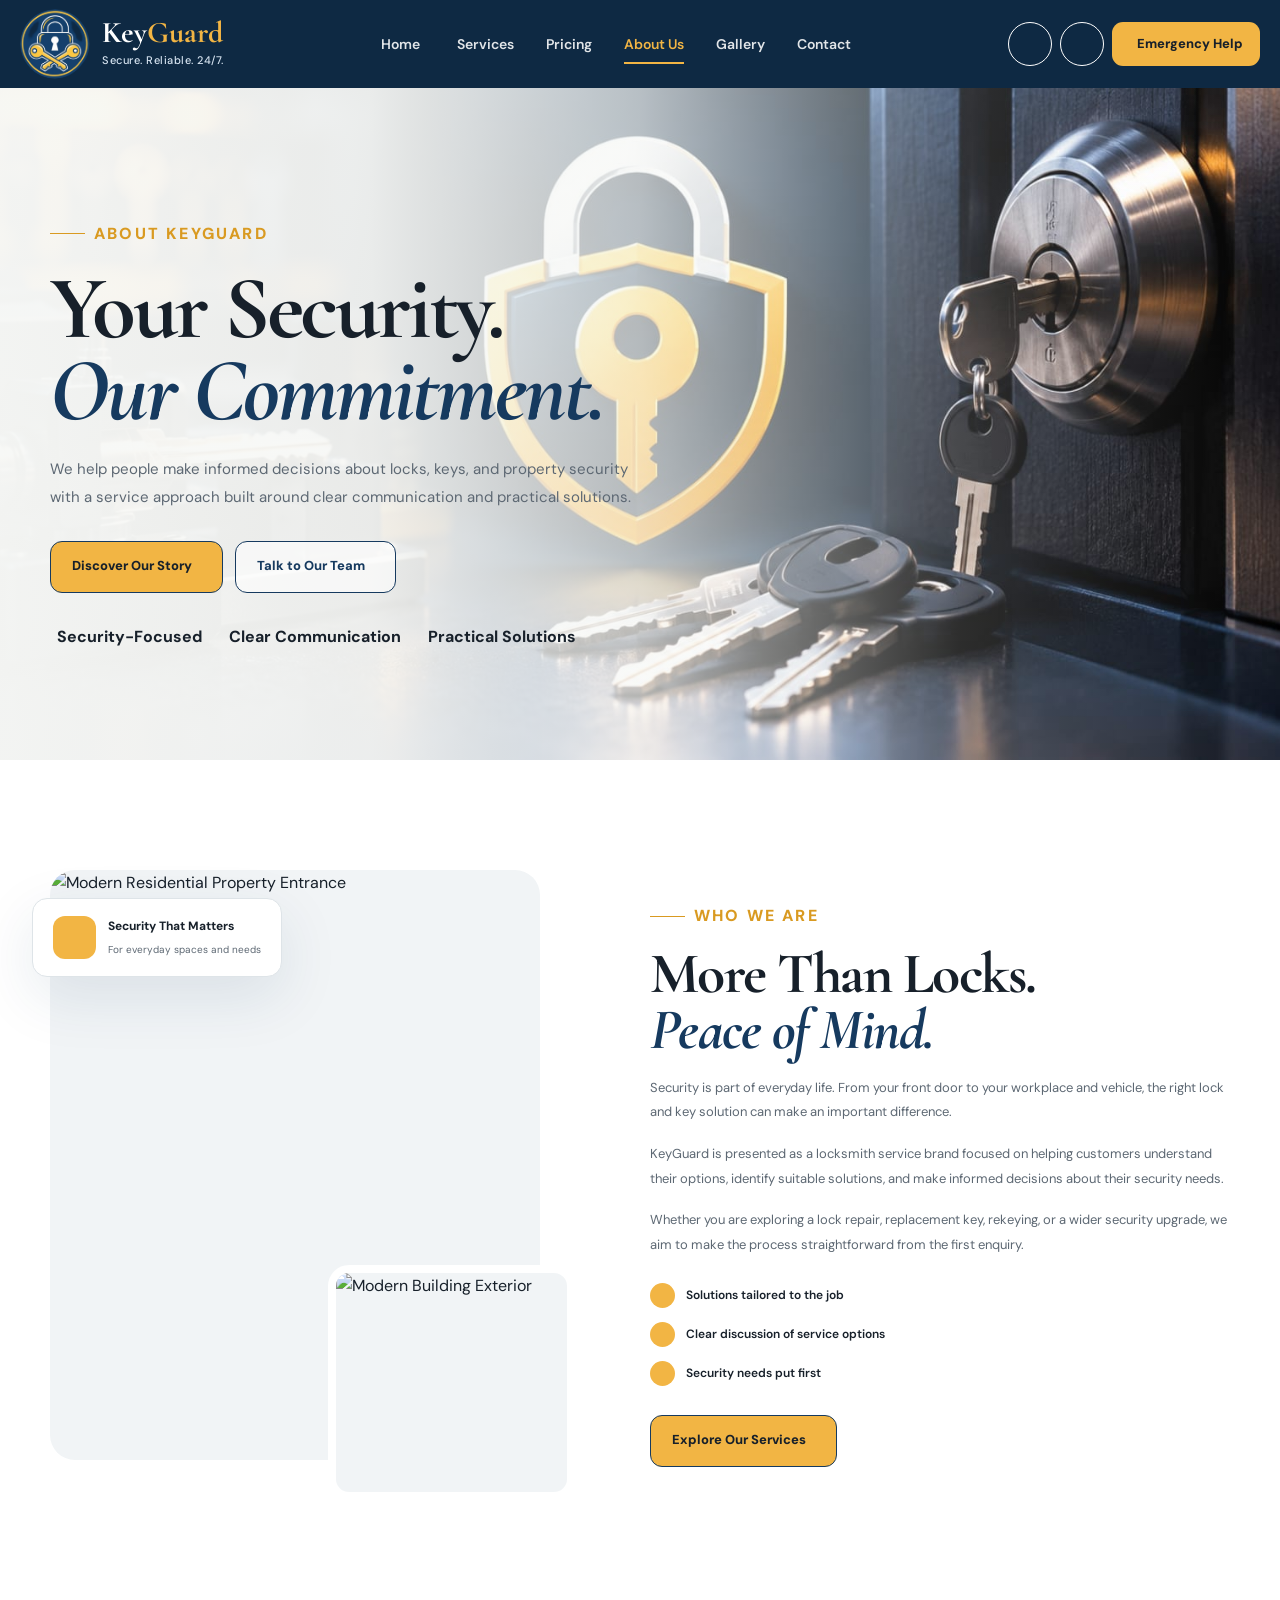
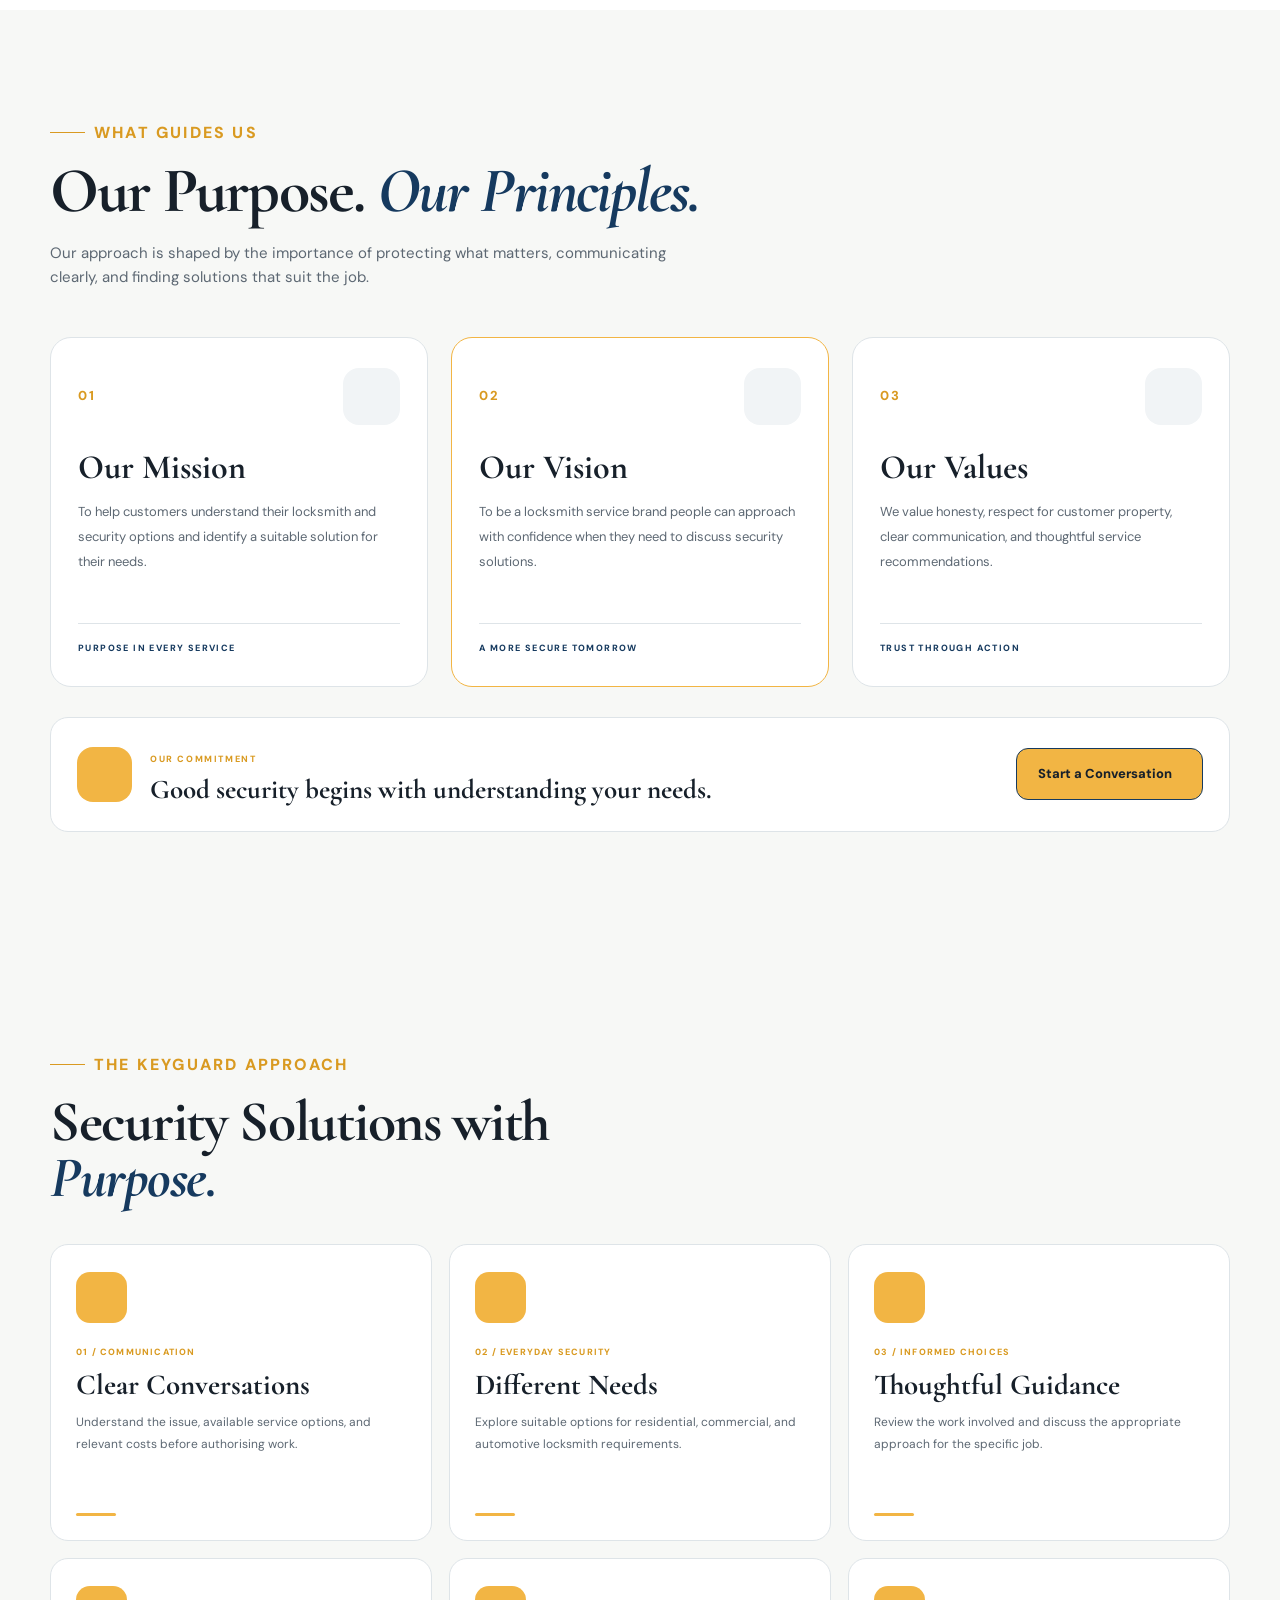
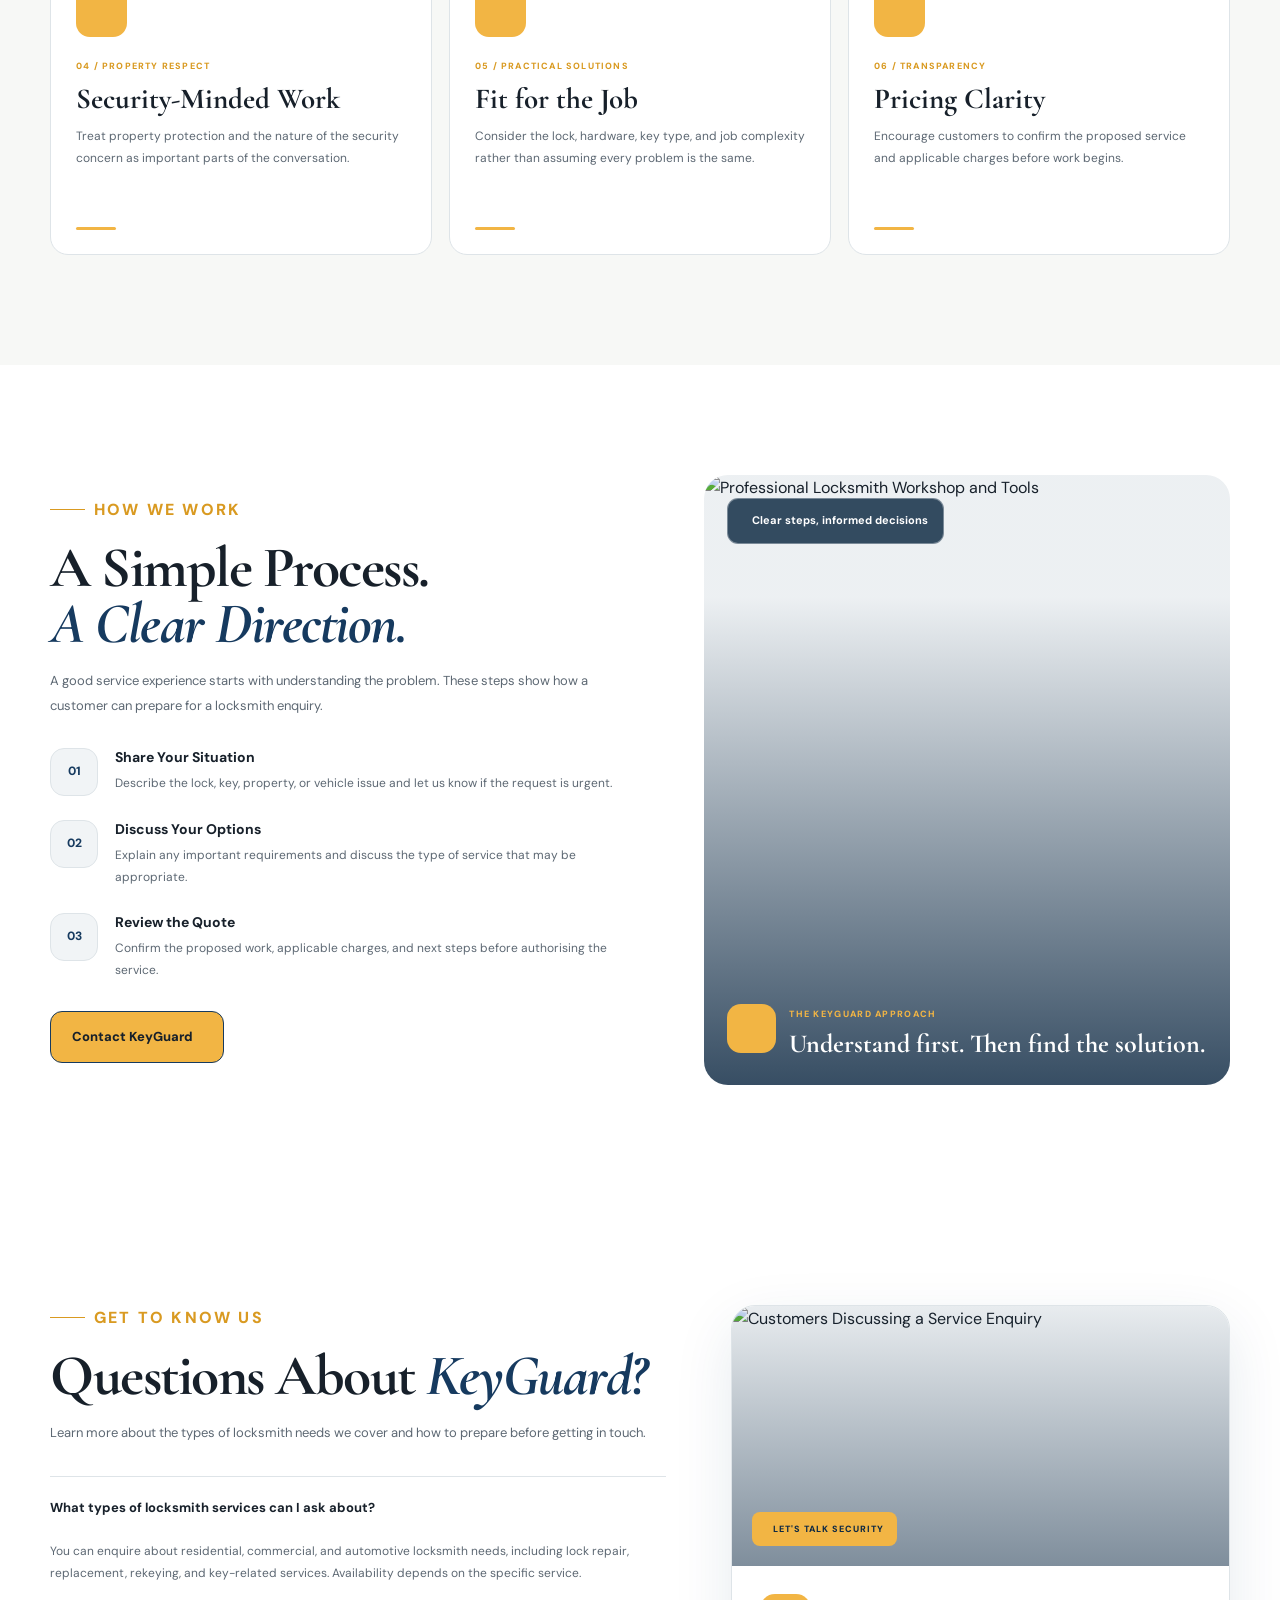
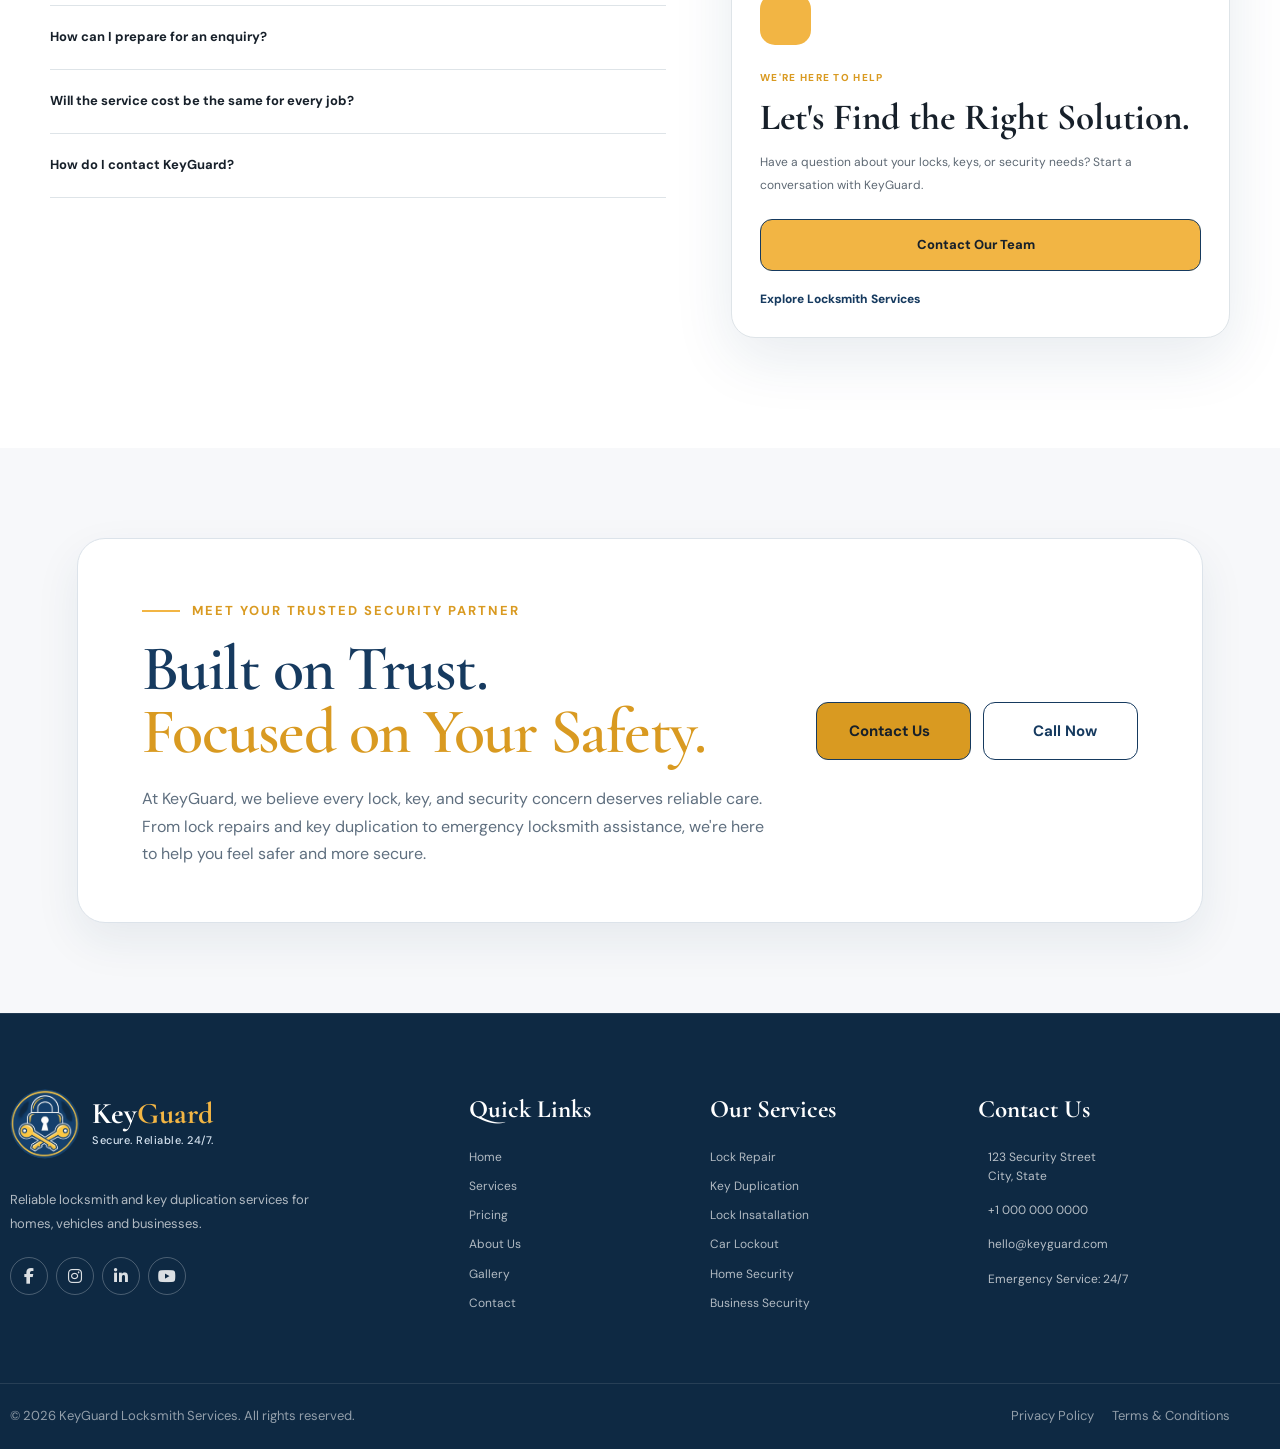
==== about.html @ f60ee817 "Add files via upload" ====
<!DOCTYPE html>
<html lang="en" dir="ltr">
<head>
  <meta charset="UTF-8">
  <meta name="viewport" content="width=device-width, initial-scale=1.0">
  <meta name="theme-color" content="#163A5F">

  <title>KeyGuard | About Us </title>
  <meta name="description" content="Learn about KeyGuard Locksmith Services, our security-first approach, values, and commitment to helping homes, businesses, and vehicle owners.">

  <link rel="stylesheet" href="service.css">
  <link rel="stylesheet" href="about.css">

  <link rel="preconnect" href="https://fonts.googleapis.com">
  <link rel="preconnect" href="https://fonts.gstatic.com" crossorigin>
  <link href="https://fonts.googleapis.com/css2?family=Cormorant+Garamond:wght@500;600;700&family=DM+Sans:wght@400;500;600;700;800&display=swap" rel="stylesheet">

  <script src="https://unpkg.com/lucide@latest"></script>
   <link rel="stylesheet"
      href="https://cdnjs.cloudflare.com/ajax/libs/font-awesome/6.5.2/css/all.min.css">
      <link rel="icon" type="image/png" href="imges/lock.png">
</head>

<body>

  <!-- HEADER -->
  <header class="site-header" id="siteHeader">
    <div class="header-inner">

      <a href="index.html" class="brand" aria-label="KeyGuard home">
        <span class="brand-logo">
          <img src="imges/logo1.jpeg" alt="KeyGuard logo">
        </span>
        <span class="brand-copy">
          <span class="brand-name">Key<strong>Guard</strong></span>
          <small class="brand-caption">Secure. Reliable. 24/7.</small>
        </span>
      </a>

      <button class="mobile-menu-btn" id="mobileMenuBtn"
        type="button" aria-label="Open menu" aria-expanded="false">
        <i data-lucide="menu"></i>
      </button>

      <nav class="main-nav" id="mainNav" aria-label="Main navigation">

        <div class="nav-dropdown">
          <button class="nav-link dropdown-toggle"
            type="button" aria-expanded="false">
            Home <i data-lucide="chevron-down"></i>
          </button>
          <div class="dropdown-menu">
            <a href="index.html">Home-Classic</a>
            <a href="home2.html">Home-premium</a>
          </div>
        </div>

        <a href="service.html" class="nav-link">Services</a>
        <a href="Pricing.html" class="nav-link">Pricing</a>
        <a href="about.html" class="nav-link active">About Us</a>
        <a href="gallery.html" class="nav-link">Gallery</a>
        <a href="contact.html" class="nav-link">Contact</a>
        <a href="emergency.html" class="mobile-emergency-link">
  <i data-lucide="phone-call"></i>
  <span>Emergency Help</span>
</a>
      </nav>

      <div class="header-actions">
      <button class="header-icon-btn circle-btn" id="rtlToggle"
        type="button" aria-label="Toggle RTL" title="Toggle RTL">
        <i data-lucide="arrow-left-right"></i>
      </button>
      <button class="header-icon-btn circle-btn" id="themeToggle"
        type="button" aria-label="Toggle dark mode" title="Toggle dark mode">
        <i data-lucide="moon" id="themeIcon"></i>
      </button>

        <a href="emergency.html" class="header-cta">
          <i data-lucide="phone-call"></i>
          Emergency Help
        </a>
      </div>

    </div>
  </header>


  <main>

    <!-- SECTION 1: ABOUT HERO -->
    <section class="services-hero about-hero">
      <div class="services-hero-image">
        <img
          src="imges/about.jpeg"
          alt="Locksmith tools and security hardware">
      </div>
      <div class="services-hero-overlay"></div>

      <div class="container services-hero-inner">
        <div class="services-hero-copy reveal">

          <div class="eyebrow dark-eyebrow">
            <span class="eyebrow-line"></span>
            ABOUT KEYGUARD
          </div>

          <h1>
            Your Security.<br>
            <span>Our Commitment.</span>
          </h1>

          <p>
            We help people make informed decisions about locks, keys, and
            property security with a service approach built around clear
            communication and practical solutions.
          </p>

          <div class="hero-buttons">
            <a href="#our-story" class="btn btn-primary">
              Discover Our Story <i data-lucide="arrow-down-right"></i>
            </a>
            <a href="contact.html" class="btn btn-outline">
              Talk to Our Team <i data-lucide="arrow-up-right"></i>
            </a>
          </div>

          <div class="services-hero-points">
            <span><i data-lucide="shield-check"></i> Security-Focused</span>
            <span><i data-lucide="messages-square"></i> Clear Communication</span>
            <span><i data-lucide="key-round"></i> Practical Solutions</span>
          </div>
        </div>
      </div>

      
    </section>


    <!-- SECTION 2: OUR STORY -->
    <section class="section2 about-story" id="our-story">
      <div class="container about-story-grid">

        <div class="about-story-visual reveal">
          <div class="about-story-main-image">
           <img
    src="https://images.unsplash.com/photo-1600047509807-ba8f99d2cdde?auto=format&fit=crop&w=1100&q=85"
    alt="Modern Residential Property Entrance">
          </div>

          <div class="about-story-small-image">
          <img
    src="https://images.unsplash.com/photo-1487958449943-2429e8be8625?auto=format&fit=crop&w=700&q=85"
    alt="Modern Building Exterior">
          </div>

          <div class="about-story-image-note">
            <i data-lucide="lock-keyhole"></i>
            <div>
              <strong>Security That Matters</strong>
              <span>For everyday spaces and needs</span>
            </div>
          </div>
        </div>

        <div class="about-story-copy reveal delay-1">
          <div class="eyebrow dark-eyebrow">
            <span class="eyebrow-line"></span>
            WHO WE ARE
          </div>

          <h2>
            More Than Locks.<br>
            <span>Peace of Mind.</span>
          </h2>

          <p>
            Security is part of everyday life. From your front door to your
            workplace and vehicle, the right lock and key solution can make
            an important difference.
          </p>

          <p>
            KeyGuard is presented as a locksmith service brand focused on
            helping customers understand their options, identify suitable
            solutions, and make informed decisions about their security needs.
          </p>

          <p>
            Whether you are exploring a lock repair, replacement key,
            rekeying, or a wider security upgrade, we aim to make the
            process straightforward from the first enquiry.
          </p>

          <div class="about-story-points">
            <div>
              <span class="story-point-icon"><i data-lucide="check"></i></span>
              <span>Solutions tailored to the job</span>
            </div>
            <div>
              <span class="story-point-icon"><i data-lucide="check"></i></span>
              <span>Clear discussion of service options</span>
            </div>
            <div>
              <span class="story-point-icon"><i data-lucide="check"></i></span>
              <span>Security needs put first</span>
            </div>
          </div>

          <a href="service.html" class="btn btn-primary">
            Explore Our Services <i data-lucide="arrow-up-right"></i>
          </a>
        </div>

      </div>
    </section>


    <!-- SECTION 3: MISSION, VISION AND VALUES -->
    <section class="section2 about-values" id="our-values">
      <div class="container">

        <div class="section-heading reveal">
          <div class="eyebrow">
            <span class="eyebrow-line"></span>
            WHAT GUIDES US
          </div>
          <h2>Our Purpose. <span>Our Principles.</span></h2>
          <p>
            Our approach is shaped by the importance of protecting what matters,
            communicating clearly, and finding solutions that suit the job.
          </p>
        </div>

        <div class="about-values-grid">

          <article class="about-value-card reveal">
            <div class="about-value-top">
              <span class="about-value-number">01</span>
              <div class="about-value-icon">
                <i data-lucide="target"></i>
              </div>
            </div>
            <h3>Our Mission</h3>
            <p>
              To help customers understand their locksmith and security
              options and identify a suitable solution for their needs.
            </p>
            <span class="about-value-bottom">PURPOSE IN EVERY SERVICE</span>
          </article>

          <article class="about-value-card about-value-highlight reveal delay-1">
            <div class="about-value-top">
              <span class="about-value-number">02</span>
              <div class="about-value-icon">
                <i data-lucide="eye"></i>
              </div>
            </div>
            <h3>Our Vision</h3>
            <p>
              To be a locksmith service brand people can approach with
              confidence when they need to discuss security solutions.
            </p>
            <span class="about-value-bottom">A MORE SECURE TOMORROW</span>
          </article>

          <article class="about-value-card reveal delay-2">
            <div class="about-value-top">
              <span class="about-value-number">03</span>
              <div class="about-value-icon">
                <i data-lucide="heart-handshake"></i>
              </div>
            </div>
            <h3>Our Values</h3>
            <p>
              We value honesty, respect for customer property, clear
              communication, and thoughtful service recommendations.
            </p>
            <span class="about-value-bottom">TRUST THROUGH ACTION</span>
          </article>

        </div>

        <div class="about-values-banner reveal">
          <div class="about-values-banner-icon">
            <i data-lucide="shield-check"></i>
          </div>
          <div>
            <span>OUR COMMITMENT</span>
            <h3>Good security begins with understanding your needs.</h3>
          </div>
          <a href="contact.html" class="btn btn-primary">
            Start a Conversation <i data-lucide="arrow-up-right"></i>
          </a>
        </div>

      </div>
    </section>


    <!-- SECTION 4: WHY KEYGUARD -->
    <section class="section2 about-why" id="why-keyguard">
      <div class="container">

        <div class="about-why-heading reveal">
          <div>
            <div class="eyebrow dark-eyebrow">
              <span class="eyebrow-line"></span>
              THE KEYGUARD APPROACH
            </div>
            <h2>Security Solutions with <span>Purpose.</span></h2>
          </div>

         
        </div>

        <div class="about-why-grid">

          <article class="about-why-card reveal">
            <div class="about-why-icon">
              <i data-lucide="messages-square"></i>
            </div>
            <span class="about-why-index">01 / COMMUNICATION</span>
            <h3>Clear Conversations</h3>
            <p>
              Understand the issue, available service options, and
              relevant costs before authorising work.
            </p>
            <div class="about-why-line"></div>
          </article>

          <article class="about-why-card reveal delay-1">
            <div class="about-why-icon">
              <i data-lucide="house"></i>
            </div>
            <span class="about-why-index">02 / EVERYDAY SECURITY</span>
            <h3>Different Needs</h3>
            <p>
              Explore suitable options for residential, commercial,
              and automotive locksmith requirements.
            </p>
            <div class="about-why-line"></div>
          </article>

          <article class="about-why-card reveal delay-2">
            <div class="about-why-icon">
              <i data-lucide="clipboard-check"></i>
            </div>
            <span class="about-why-index">03 / INFORMED CHOICES</span>
            <h3>Thoughtful Guidance</h3>
            <p>
              Review the work involved and discuss the appropriate
              approach for the specific job.
            </p>
            <div class="about-why-line"></div>
          </article>

          <article class="about-why-card reveal">
            <div class="about-why-icon">
              <i data-lucide="shield"></i>
            </div>
            <span class="about-why-index">04 / PROPERTY RESPECT</span>
            <h3>Security-Minded Work</h3>
            <p>
              Treat property protection and the nature of the security
              concern as important parts of the conversation.
            </p>
            <div class="about-why-line"></div>
          </article>

          <article class="about-why-card reveal delay-1">
            <div class="about-why-icon">
              <i data-lucide="wrench"></i>
            </div>
            <span class="about-why-index">05 / PRACTICAL SOLUTIONS</span>
            <h3>Fit for the Job</h3>
            <p>
              Consider the lock, hardware, key type, and job complexity
              rather than assuming every problem is the same.
            </p>
            <div class="about-why-line"></div>
          </article>

          <article class="about-why-card reveal delay-2">
            <div class="about-why-icon">
              <i data-lucide="receipt-text"></i>
            </div>
            <span class="about-why-index">06 / TRANSPARENCY</span>
            <h3>Pricing Clarity</h3>
            <p>
              Encourage customers to confirm the proposed service and
              applicable charges before work begins.
            </p>
            <div class="about-why-line"></div>
          </article>

        </div>
      </div>
    </section>


    <!-- SECTION 5: OUR PROCESS -->
    <section class="section2 about-process" id="our-process">
      <div class="container about-process-grid">

        <div class="about-process-copy reveal">
          <div class="eyebrow dark-eyebrow">
            <span class="eyebrow-line"></span>
            HOW WE WORK
          </div>

          <h2>
            A Simple Process.<br>
            <span>A Clear Direction.</span>
          </h2>

          <p>
            A good service experience starts with understanding the problem.
            These steps show how a customer can prepare for a locksmith enquiry.
          </p>

          <div class="about-process-list">

            <div class="about-process-step">
              <div class="about-process-step-number">01</div>
              <div>
                <h3>Share Your Situation</h3>
                <p>
                  Describe the lock, key, property, or vehicle issue
                  and let us know if the request is urgent.
                </p>
              </div>
            </div>

            <div class="about-process-step">
              <div class="about-process-step-number">02</div>
              <div>
                <h3>Discuss Your Options</h3>
                <p>
                  Explain any important requirements and discuss
                  the type of service that may be appropriate.
                </p>
              </div>
            </div>

            <div class="about-process-step">
              <div class="about-process-step-number">03</div>
              <div>
                <h3>Review the Quote</h3>
                <p>
                  Confirm the proposed work, applicable charges,
                  and next steps before authorising the service.
                </p>
              </div>
            </div>

          </div>

          <a href="contact.html" class="btn btn-primary">
            Contact KeyGuard <i data-lucide="arrow-up-right"></i>
          </a>
        </div>

        <div class="about-process-visual reveal delay-1">
         <img
    src="https://karadenizanahtar.com/assets/about-bg.png"
    alt="Professional Locksmith Workshop and Tools">

          <div class="about-process-image-overlay"></div>

          <div class="about-process-image-caption">
            <span class="about-process-caption-icon">
              <i data-lucide="key-round"></i>
            </span>
            <div>
              <span>THE KEYGUARD APPROACH</span>
              <h3>Understand first. Then find the solution.</h3>
            </div>
          </div>

          <div class="about-process-side-note">
            <i data-lucide="check-circle-2"></i>
            <span>Clear steps, informed decisions</span>
          </div>
        </div>

      </div>
    </section>


    <!-- SECTION 6: FAQ AND CUSTOMER TRUST -->
    <section class="section2 about-faq-section" id="about-faq">
      <div class="container about-faq-grid">

        <div class="about-faq-copy reveal">
          <div class="eyebrow dark-eyebrow">
            <span class="eyebrow-line"></span>
            GET TO KNOW US
          </div>

          <h2>Questions About <span>KeyGuard?</span></h2>

          <p>
            Learn more about the types of locksmith needs we cover
            and how to prepare before getting in touch.
          </p>

          <div class="about-faq-list">

            <article class="about-faq-item open">
              <button class="about-faq-question" type="button" aria-expanded="true">
                <span>What types of locksmith services can I ask about?</span>
                <i data-lucide="minus"></i>
              </button>
              <div class="about-faq-answer">
                <p>
                  You can enquire about residential, commercial, and
                  automotive locksmith needs, including lock repair,
                  replacement, rekeying, and key-related services.
                  Availability depends on the specific service.
                </p>
              </div>
            </article>

            <article class="about-faq-item">
              <button class="about-faq-question" type="button" aria-expanded="false">
                <span>How can I prepare for an enquiry?</span>
                <i data-lucide="plus"></i>
              </button>
              <div class="about-faq-answer">
                <p>
                  Explain the issue, the type of lock or vehicle,
                  your location, and whether the job is urgent.
                  Relevant photos may help explain the situation.
                </p>
              </div>
            </article>

            <article class="about-faq-item">
              <button class="about-faq-question" type="button" aria-expanded="false">
                <span>Will the service cost be the same for every job?</span>
                <i data-lucide="plus"></i>
              </button>
              <div class="about-faq-answer">
                <p>
                  Not necessarily. The cost can vary based on the work
                  involved, hardware, parts, timing, and location.
                  Ask for a job-specific quote.
                </p>
              </div>
            </article>

            <article class="about-faq-item">
              <button class="about-faq-question" type="button" aria-expanded="false">
                <span>How do I contact KeyGuard?</span>
                <i data-lucide="plus"></i>
              </button>
              <div class="about-faq-answer">
                <p>
                  Use the contact page to send your enquiry. For urgent
                  assistance, use the emergency contact details after
                  replacing the sample phone number with your real number.
                </p>
              </div>
            </article>

          </div>
        </div>

        <aside class="about-contact-card reveal delay-1">
          <div class="about-contact-image">
           <img
    src="https://images.unsplash.com/photo-1556761175-b413da4baf72?auto=format&fit=crop&w=1000&q=85"
    alt="Customers Discussing a Service Enquiry">
            <div class="about-contact-image-overlay"></div>
            <span class="about-contact-image-tag">
              <i data-lucide="messages-square"></i>
              LET'S TALK SECURITY
            </span>
          </div>

          <div class="about-contact-card-content">
            <div class="about-contact-icon">
              <i data-lucide="headset"></i>
            </div>

            <span class="about-contact-kicker">WE'RE HERE TO HELP</span>
            <h3>Let's Find the Right Solution.</h3>
            <p>
              Have a question about your locks, keys, or security needs?
              Start a conversation with KeyGuard.
            </p>

            <a href="contact.html" class="btn btn-primary about-contact-btn">
              Contact Our Team <i data-lucide="arrow-up-right"></i>
            </a>

            <a href="service.html" class="about-secondary-link">
              Explore Locksmith Services
              <i data-lucide="arrow-right"></i>
            </a>
          </div>
        </aside>

      </div>
    </section>

  </main>


  <!-- CTA -->
  <section class="cta-section">
    <div class="cta-box">
      <div class="cta-content">
        <span class="cta-label">MEET YOUR TRUSTED SECURITY PARTNER</span>
        <h2>Built on Trust.<br>
  <span>Focused on Your Safety.</span>
</h2>

<p>
  At KeyGuard, we believe every lock, key, and security concern
  deserves reliable care. From lock repairs and key duplication
  to emergency locksmith assistance, we're here to help you feel
  safer and more secure.
</p>
      </div>

      <div class="cta-actions">
        <a href="contact.html" class="btn btn-primary">
          Contact Us <i data-lucide="arrow-up-right"></i>
        </a>
        <a href="tel:+10000000000" class="btn btn-secondary">
          <i data-lucide="phone"></i> Call Now
        </a>
      </div>
    </div>
  </section>


  <!-- FOOTER -->
 <footer class="site-footer">
    <div class="container footer-grid">

      <div class="footer-brand">
        <a href="index.html" class="footer-logo">
          <span class="brand-logo">
            <img src="imges/logo1.jpeg" alt="KeyGuard logo">
          </span>
          <span class="brand-copy">
            <span class="brand-name">Key<strong>Guard</strong></span>
            <small class="brand-caption">Secure. Reliable. 24/7.</small>
          </span>
        </a>

        <p>Reliable locksmith and key duplication services for homes, vehicles and businesses.</p>


       <div class="footer-socials">
    <a href="#" aria-label="Facebook">
        <i class="fa-brands fa-facebook-f"></i>
    </a>

    <a href="#" aria-label="Instagram">
        <i class="fa-brands fa-instagram"></i>
    </a>

    <a href="#" aria-label="LinkedIn">
        <i class="fa-brands fa-linkedin-in"></i>
    </a>

    <a href="#" aria-label="YouTube">
        <i class="fa-brands fa-youtube"></i>
    </a>
</div>
</div>

      <div class="footer-column">
        <h3>Quick Links</h3>
        <a href="index.html">Home</a>
       
        <a href="service.html">Services</a>
        <a href="Pricing.html">Pricing</a>
         <a href="about.html">About Us</a>
        <a href="gallery.html">Gallery</a>
        <a href="contact.html">Contact</a>
      </div>

      <div class="footer-column">
        <h3>Our Services</h3>
        <a href="service.html">Lock Repair</a>
        <a href="service.html">Key Duplication</a>
        <a href="service.html">Lock Insatallation</a>
        <a href="service.html">Car Lockout</a>
        <a href="service.html">Home Security</a>
        <a href="service.html">Business Security</a>
      </div>

      <div class="footer-column footer-contact">
        <h3>Contact Us</h3>
         <div><i data-lucide="map-pin"></i><span>123 Security Street<br>City, State</span></div>
      <div><i data-lucide="phone"></i><span>+1 000 000 0000</span></div>
      <div><i data-lucide="mail"></i><span>hello@keyguard.com</span></div>
      <div><i data-lucide="clock-3"></i><span>Emergency Service: 24/7</span></div>
    </div>
  

    </div>

    <div class="footer-bottom">
      <div class="container footer-bottom-inner">
        <p>© <span id="currentYear"></span> KeyGuard Locksmith Services. All rights reserved.</p>
        <div>
          <a href="#">Privacy Policy</a>
          <a href="#">Terms &amp; Conditions</a>
        </div>
      </div>
    </div>
  </footer>


  <script src="about.js"></script>
</body>
</html>
---- service.css ----
/* =====================================================
   KEYGUARD SERVICES PAGE
   HOME 2 SHARED DESIGN SYSTEM
===================================================== */

:root {
  --primary: #163A5F;
  --primary-dark: #0E2943;
  --secondary: #F2B544;
  --secondary-dark: #D99A21;
  --white: #FFFFFF;
  --black: #101419;
  --bg: #F7F8F6;
  --surface: #FFFFFF;
  --surface-2: #F1F4F6;
  --text: #17202A;
  --text-soft: #5D6873;
  --border: #DEE4E8;
  --chrome-bg: #163A5F;
  --chrome-text: #FFFFFF;
  --shadow: 0 20px 60px rgba(22,58,95,.10);
  --header-height: 88px;
  --heading-font: "Cormorant Garamond", serif;
  --body-font: "DM Sans", sans-serif;
  --radius: 20px;
  --page-bg: #f7f8fa;
  --cta-bg: #ffffff;
  --cta-border: #dce3ea;
  --cta-shadow: 0 18px 45px rgba(22,58,95,.08);
  --heading-color: #163A5F;
  --text-color: #5f6f7f;
}

body.dark-mode {
  --bg: #0B1015;
  --surface: #121920;
  --surface-2: #17212A;
  --text: #F5F7F8;
  --text-soft: #B6C0C8;
  --border: #29343E;
  --chrome-bg: #090D12;
  --chrome-text: #FFFFFF;
  --shadow: 0 20px 60px rgba(0,0,0,.35);
  --page-bg: #0d141c;
  --cta-bg: #142231;
  --cta-border: rgba(242,181,68,.25);
  --cta-shadow: 0 18px 45px rgba(0,0,0,.28);
  --heading-color: #FFFFFF;
  --text-color: #c7d1db;
}

/* RESET */

* {
  margin: 0;
  padding: 0;
  box-sizing: border-box;
}

html {
  scroll-behavior: smooth;
  scroll-padding-top: calc(var(--header-height) + 20px);
}

body {
  font-family: var(--body-font);
  background: var(--bg);
  color: var(--text);
  line-height: 1.6;
  overflow-x: hidden;
  transition: background .35s ease, color .35s ease;
}

body.rtl {
  direction: rtl;
}

img {
  width: 100%;
  display: block;
}

a {
  text-decoration: none;
  color: inherit;
}

button {
  font: inherit;
}

.container {
  width: min(1180px, calc(100% - 40px));
  margin-inline: auto;
}

section[id] {
  scroll-margin-top: calc(var(--header-height) + 18px);
}

/* =====================================================
   HEADER — SAME HOME 2 DESIGN
===================================================== */

.site-header {
  position: fixed;
  top: 0;
  left: 0;
  right: 0;
  height: var(--header-height);
  z-index: 1000;
  background: var(--primary-dark);
  color: var(--chrome-text);
  transition: background .35s ease, box-shadow .35s ease;
}

.site-header.scrolled {
  box-shadow: 0 10px 35px rgba(0,0,0,.16);
}

body.dark-mode .site-header,
body.dark-mode .site-footer {
  background-color: #0B1015;
}

.header-inner {
  width: min(1280px, calc(100% - 40px));
  height: 100%;
  margin-inline: auto;
  display: flex;
  align-items: center;
  justify-content: space-between;
  gap: 25px;
}

/* LOGO */

.brand {
  display: inline-flex;
  align-items: center;
  gap: 12px;
  text-decoration: none;
  flex-shrink: 0;
}

.brand-logo {
  width: 70px;
  height: 70px;
  border-radius: 50%;
  overflow: hidden;
  background: transparent;
  flex-shrink: 0;
}

.brand-logo img {
  width: 100%;
  height: 100%;
  object-fit: cover;
  border-radius: 50%;
  display: block;
  mix-blend-mode: screen;
}

.brand-copy {
  display: flex;
  flex-direction: column;
  align-items: flex-start;
  gap: 4px;
}

.brand-name {
  font-family: var(--heading-font);
  font-size: 30px;
  font-weight: 700;
  line-height: 1;
  white-space: nowrap;
  color: var(--white);
}

.brand-name strong {
  color: var(--secondary);
  font-weight: 700;
}

.brand-caption {
  color: #D6E3F0;
  font-size: 11px;
  font-weight: 500;
  letter-spacing: .5px;
}

/* NAVIGATION */

.main-nav {
  display: flex;
  align-items: center;
  justify-content: center;
  gap: 6px;
  flex: 1;
}

.nav-link {
  position: relative;
  display: inline-flex;
  align-items: center;
  gap: 5px;
  min-height: 42px;
  padding: 8px 13px;
  border: 0;
  background: transparent;
  color: rgba(255,255,255,.88);
  font-size: 14px;
  font-weight: 600;
  cursor: pointer;
  transition: color .25s ease, background .25s ease;
}

.nav-link:hover,
.nav-link.active {
  color: var(--secondary);
}

.nav-link::after {
  content: "";
  position: absolute;
  left: 13px;
  right: 13px;
  bottom: 1px;
  height: 2px;
  background: var(--secondary);
  transform: scaleX(0);
  transition: transform .25s ease;
}

.nav-link:hover::after,
.nav-link.active::after {
  transform: scaleX(1);
}

.dropdown-toggle svg {
  width: 15px;
}

.nav-dropdown {
  position: relative;
}

.dropdown-menu {
  position: absolute;
  top: calc(100% + 12px);
  left: 0;
  min-width: 190px;
  padding: 8px;
  border-radius: 14px;
  background: var(--surface);
  border: 1px solid var(--border);
  box-shadow: var(--shadow);
  opacity: 0;
  visibility: hidden;
  transform: translateY(8px);
  transition: opacity .25s ease, transform .25s ease, visibility .25s ease;
}

.nav-dropdown:hover .dropdown-menu,
.nav-dropdown.open .dropdown-menu {
  opacity: 1;
  visibility: visible;
  transform: translateY(0);
}

.dropdown-menu a {
  display: block;
  padding: 11px 13px;
  border-radius: 9px;
  color: var(--text);
  font-size: 13px;
  font-weight: 600;
}

.dropdown-menu a:hover {
  background: var(--primary);
  color: #FFFFFF;
}

/* HEADER CONTROLS */

.header-actions {
  display: flex;
  align-items: center;
  gap: 8px;
}

.header-icon-btn,
.circle-btn {
  width: 44px;
  min-width: 44px;
  height: 44px;
  padding: 0;
  display: inline-flex;
  align-items: center;
  justify-content: center;
  background: transparent;
  border: 1px solid var(--white);
  border-radius: 50%;
  color: var(--secondary);
  cursor: pointer;
  transition: all .3s ease;
}

.circle-btn svg {
  width: 20px;
  height: 20px;
}

.circle-btn:hover {
  background: var(--secondary);
  color: var(--primary);
}

.header-cta {
  min-height: 44px;
  padding: 0 17px;
  display: inline-flex;
  align-items: center;
  justify-content: center;
  gap: 8px;
  background: var(--secondary);
  color: #18202A;
  border-radius: 11px;
  font-size: 13px;
  font-weight: 800;
  transition: transform .25s ease, background .25s ease, box-shadow .25s ease;
}

.header-cta:hover {
  transform: translateY(-2px);
  background: #FFD06A;
  box-shadow: 0 12px 25px rgba(242,181,68,.25);
}

.header-cta svg {
  width: 16px;
}

.mobile-menu-btn {
  display: none;
  width: 44px;
  height: 44px;
  border-radius: 11px;
  border: 1px solid rgba(255,255,255,.35);
  background: transparent;
  color: #FFFFFF;
  cursor: pointer;
}

/* =====================================================
   COMMON TYPOGRAPHY & BUTTONS
===================================================== */

.eyebrow {
  display: flex;
  align-items: center;
  gap: 9px;
  color: var(--secondary-dark);
  font-size: 16px;
  font-weight: 800;
  letter-spacing: 2.2px;
  text-transform: uppercase;
}

.eyebrow-line {
  width: 35px;
  height: 1px;
  background: currentColor;
  flex-shrink: 0;
}

.eyebrow svg {
  width: 16px;
}

.dark-eyebrow {
  color: var(--secondary-dark);
}

body.dark-mode .dark-eyebrow {
  color: var(--secondary);
}

.section2 {
  padding: 110px 0;
  background: var(--bg);
}

.section-heading {
  max-width: 700px;
  margin-bottom: 48px;
}

.section-heading h2,
.feature-copy h2,
.installation-copy h2,
.key-services-heading h2 {
  margin-top: 14px;
  font-family: var(--heading-font);
  font-size: clamp(45px, 5vw, 70px);
  line-height: .98;
  letter-spacing: -1.8px;
  color: var(--text);
}

.section-heading h2 span,
.feature-copy h2 span,
.installation-copy h2 span,
.key-services-heading h2 span {
  color: var(--primary);
  font-style: italic;
}

body.dark-mode .section-heading h2 span,
body.dark-mode .feature-copy h2 span,
body.dark-mode .key-services-heading h2 span {
  color: #78A9D1;
}

.section-heading > p {
  margin-top: 19px;
  max-width: 620px;
  color: var(--text-soft);
  font-size: 15px;
}

.btn {
  min-height: 52px;
  padding: 0 21px;
  display: inline-flex;
  align-items: center;
  justify-content: center;
  gap: 9px;
  border-radius: 12px;
  font-size: 13px;
  font-weight: 800;
  transition: transform .25s ease, background .25s ease,
    color .25s ease, border-color .25s ease, box-shadow .25s ease;
}

.btn svg {
  width: 17px;
}

.btn-primary {
  background: var(--secondary);
  color: #17202A;
  border: 1px solid var(--primary);
}

.btn-primary:hover {
  transform: translateY(-3px);
  box-shadow: 0 14px 30px rgba(22,58,95,.24);
  background: #FFD06A;
}

.btn-outline {
  background: rgba(255,255,255,.6);
  border: 1px solid var(--primary);
  color: var(--primary);
}

body.dark-mode .btn-outline {
  background: rgba(11,16,21,.55);
  color: #FFFFFF;
  border-color: #7AA7CA;
}

.btn-outline:hover {
  background: var(--secondary);
  color: var(--primary);
  transform: translateY(-3px);
}

/* =====================================================
   SECTION 1 — SERVICES HERO
===================================================== */

.services-hero {
  position: relative;
  min-height: 760px;
  height: 92vh;
  max-height: 300px;
  display: flex;
  align-items: center;
  overflow: hidden;
  background: var(--bg);
}

.services-hero-image {
  position: absolute;
  inset: 0;
}

.services-hero-image img {
  width: 100%;
  height: 100%;
  object-fit: cover;
  object-position: center;
  animation: serviceHeroZoom 14s ease-in-out infinite alternate;
}

@keyframes serviceHeroZoom {
  from { transform: scale(1); }
  to { transform: scale(1.07); }
}

.services-hero-overlay {
  position: absolute;
  inset: 0;
  background: linear-gradient(
    90deg,
    rgba(247,248,246,.98) 0%,
    rgba(247,248,246,.94) 29%,
    rgba(247,248,246,.72) 50%,
    rgba(247,248,246,.18) 75%,
    rgba(247,248,246,0) 100%
  );
}

body.dark-mode .services-hero-overlay {
  background: linear-gradient(
    90deg,
    rgba(11,16,21,.98) 0%,
    rgba(11,16,21,.94) 29%,
    rgba(11,16,21,.72) 50%,
    rgba(11,16,21,.20) 76%,
    rgba(11,16,21,0) 100%
  );
}

.services-hero-inner {
  position: relative;
  z-index: 2;
  padding-top: 88px;
}

.services-hero-copy {
  max-width: 710px;
}

.services-hero h1 {
  margin-top: 22px;
  font-family: var(--heading-font);
  font-size: clamp(58px, 7vw, 94px);
  line-height: .91;
  letter-spacing: -3px;
  color: var(--text);
}

.services-hero h1 span {
  color: var(--primary);
  font-style: italic;
}

body.dark-mode .services-hero h1 span {
  color: #78A9D1;
}

.services-hero-copy > p {
  max-width: 590px;
  margin-top: 25px;
  color: var(--text-soft);
  font-size: 15px;
  line-height: 1.85;
}

.hero-buttons {
  display: flex;
  flex-wrap: wrap;
  gap: 12px;
  margin-top: 29px;
}

.services-hero-points {
  display: flex;
  flex-wrap: wrap;
  gap: 20px;
  margin-top: 31px;
}

.services-hero-points span {
  display: inline-flex;
  align-items: center;
  gap: 7px;
  color: var(--text);
  font-size: 16px;
  font-weight: 700;
}

.services-hero-points svg {
  width: 16px;
  color: var(--secondary-dark);
}

.hero-floating-card {
  position: absolute;
  right: 15px;
  bottom: -105px;
  width: 330px;
  display: flex;
  align-items: center;
  gap: 12px;
  padding: 17px;
  border: 1px solid rgba(255,255,255,.65);
  border-radius: 16px;
  background: rgba(255,255,255,.92);
  box-shadow: 0 18px 50px rgba(0,0,0,.18);
  backdrop-filter: blur(12px);
}

body.dark-mode .hero-floating-card {
  background: rgba(18,25,32,.94);
  border-color: rgba(255,255,255,.1);
}

.floating-icon {
  width: 44px;
  height: 44px;
  display: grid;
  place-items: center;
  flex-shrink: 0;
  border-radius: 12px;
  background: var(--secondary);
  color: var(--primary);
}

.floating-icon svg {
  width: 21px;
}

.hero-floating-card strong {
  display: block;
  color: var(--text);
  font-size: 13px;
}

.hero-floating-card p {
  margin-top: 3px;
  color: var(--text-soft);
  font-size: 11px;
  line-height: 1.5;
}

.hero-floating-card > a {
  margin-left: auto;
  color: var(--primary);
}

.hero-floating-card > a svg {
  width: 18px;
}
/* SERVICES HERO — RTL FIX FOR LAPTOP */
@media screen and (min-width: 601px) {

  /* Show the image focus on the left */
  body.rtl .services-hero-image img {
    object-position: left center;
  }

  /* Reverse the overlay direction */
  body.rtl .services-hero-overlay {
    background: linear-gradient(
      270deg,
      rgba(247, 248, 246, .98) 0%,
      rgba(247, 248, 246, .94) 29%,
      rgba(247, 248, 246, .72) 50%,
      rgba(247, 248, 246, .18) 75%,
      rgba(247, 248, 246, 0) 100%
    );
  }

  /* Dark mode overlay */
  body.dark-mode.rtl .services-hero-overlay {
    background: linear-gradient(
      270deg,
      rgba(11, 16, 21, .98) 0%,
      rgba(11, 16, 21, .94) 29%,
      rgba(11, 16, 21, .72) 50%,
      rgba(11, 16, 21, .20) 76%,
      rgba(11, 16, 21, 0) 100%
    );
  }

  /* Move hero text to the right */
  body.rtl .services-hero-copy {
    margin-left: auto;
    margin-right: 0;
    text-align: right;
  }

  body.rtl .services-hero-copy > p {
    margin-left: auto;
    margin-right: 0;
  }

  body.rtl .hero-buttons,
  body.rtl .services-hero-points {
    flex-direction: row-reverse;
    justify-content: flex-start;
  }

  /* Move floating card to the left */
  body.rtl .hero-floating-card {
    left: 15px;
    right: auto;
  }

  body.rtl .hero-floating-card > a {
    margin-left: 0;
    margin-right: auto;
  }
}

/* =====================================================
   SECTION 2 — SERVICE CATEGORIES
===================================================== */

.service-categories {
  background: var(--surface);
}

.service-category-grid {
  display: grid;
  grid-template-columns: repeat(3, minmax(0, 1fr));
  gap: 24px;
}

.category-card {
  min-width: 0;
  overflow: hidden;
  border: 1px solid var(--border);
  border-radius: 20px;
  background: var(--surface);
  transition: transform .35s ease, box-shadow .35s ease,
    border-color .35s ease;
}

.category-card:hover {
  transform: translateY(-8px);
  border-color: rgba(242,181,68,.8);
  box-shadow: var(--shadow);
}

.category-image {
  position: relative;
  height: 225px;
  overflow: hidden;
}

.category-image img {
  width: 100%;
  height: 100%;
  object-fit: cover;
  transition: transform .7s ease;
}

.category-card:hover .category-image img {
  transform: scale(1.08);
}

.category-number {
  position: absolute;
  top: 15px;
  right: 15px;
  width: 40px;
  height: 40px;
  display: grid;
  place-items: center;
  border-radius: 50%;
  background: rgba(22,58,95,.93);
  color: #FFFFFF;
  font-size: 11px;
  font-weight: 800;
}

.category-content {
  position: relative;
  padding: 26px 24px 27px;
}

.category-icon {
  width: 50px;
  height: 50px;
  margin-top: -51px;
  margin-bottom: 16px;
  position: relative;
  display: grid;
  place-items: center;
  border: 5px solid var(--surface);
  border-radius: 14px;
  background: var(--secondary);
  color: var(--primary);
}

.category-icon svg {
  width: 21px;
}

.category-content h3 {
  font-family: var(--heading-font);
  font-size: 29px;
  line-height: 1.05;
  color: var(--text);
}

.category-content p {
  min-height: 62px;
  margin-top: 12px;
  color: var(--text-soft);
  font-size: 13px;
  line-height: 1.75;
}

.category-content > a {
  margin-top: 16px;
  display: inline-flex;
  align-items: center;
  gap: 7px;
  color: var(--primary);
  font-size: 12px;
  font-weight: 800;
}

body.dark-mode .category-content > a {
  color: #79AAD2;
}

.category-content > a svg {
  width: 15px;
}

/* =====================================================
   SECTION 3 — LOCK REPAIR FEATURE
===================================================== */

.service-feature {
  background: var(--bg);
}

.feature-grid {
  display: grid;
  grid-template-columns: 1fr 1fr;
  align-items: center;
  gap: 75px;
}

.feature-visual {
  position: relative;
  min-height: 520px;
}

.feature-visual > img {
  width: 100%;
  height: 500px;
  object-fit: cover;
  border-radius: 26px;
}

.feature-image-label {
  position: absolute;
  left: -20px;
  bottom: 28px;
  display: flex;
  align-items: center;
  gap: 12px;
  padding: 17px;
  border-radius: 15px;
  background: var(--surface);
  border: 1px solid var(--border);
  box-shadow: var(--shadow);
}

.feature-image-label > span {
  width: 45px;
  height: 45px;
  display: grid;
  place-items: center;
  border-radius: 12px;
  background: var(--secondary);
  color: var(--primary);
}

.feature-image-label > span svg {
  width: 21px;
}

.feature-image-label strong,
.feature-image-label small {
  display: block;
}

.feature-image-label strong {
  color: var(--text);
  font-size: 12px;
}

.feature-image-label small {
  margin-top: 4px;
  color: var(--text-soft);
  font-size: 10px;
}

.feature-side-tag {
  position: absolute;
  top: 28px;
  right: -18px;
  padding: 12px 16px;
  background: var(--primary);
  color: #FFFFFF;
  border-radius: 9px;
  font-size: 10px;
  font-weight: 800;
  letter-spacing: 1.5px;
}

.feature-copy h2 {
  margin-top: 17px;
}

.feature-copy > p {
  margin-top: 21px;
  color: var(--text-soft);
  font-size: 14px;
  line-height: 1.9;
}

.feature-check-list {
  display: grid;
  gap: 15px;
  margin: 27px 0 30px;
}

.feature-check-list > div {
  display: flex;
  align-items: center;
  gap: 11px;
  color: var(--text);
  font-size: 13px;
  font-weight: 600;
}

.feature-check-list > div > i {
  width: 26px;
  height: 26px;
  display: grid;
  place-items: center;
  border-radius: 50%;
  background: rgba(242,181,68,.22);
  color: var(--secondary-dark);
  flex-shrink: 0;
}

.feature-check-list svg {
  width: 15px;
}

/* =====================================================
   SECTION 4 — KEY SERVICES
===================================================== */

.key-services {
  background: var(--surface);
}

.key-services-heading {
  display: grid;
  grid-template-columns: 1fr .8fr;
  align-items: end;
  gap: 50px;
  margin-bottom: 42px;
}

.key-services-heading h2 {
  margin-top: 14px;
}

.key-services-heading > p {
  max-width: 460px;
  margin-bottom: 7px;
  color: var(--text-soft);
  font-size: 14px;
  line-height: 1.9;
}

.key-service-list {
  border-top: 1px solid var(--border);
}

.key-service-item {
  display: grid;
  grid-template-columns: 50px 62px 1fr 48px;
  align-items: center;
  gap: 20px;
  padding: 25px 12px;
  border-bottom: 1px solid var(--border);
  transition: background .3s ease, padding .3s ease;
}

.key-service-item:hover {
  padding-inline: 22px;
  background: var(--bg);
}

.key-service-number {
  color: var(--secondary-dark);
  font-size: 12px;
  font-weight: 800;
}

.key-service-icon {
  width: 55px;
  height: 55px;
  display: grid;
  place-items: center;
  border-radius: 16px;
  background: var(--surface-2);
  color: var(--primary);
  transition: background .3s ease, color .3s ease;
}

.key-service-item:hover .key-service-icon {
  background: var(--secondary);
  color: var(--primary);
}

.key-service-icon svg {
  width: 23px;
}

.key-service-text h3 {
  color: var(--text);
  font-family: var(--heading-font);
  font-size: 28px;
  line-height: 1.1;
}

.key-service-text p {
  margin-top: 7px;
  color: var(--text-soft);
  font-size: 12px;
  line-height: 1.7;
}

.key-service-item > a {
  width: 43px;
  height: 43px;
  display: grid;
  place-items: center;
  border: 1px solid var(--border);
  border-radius: 50%;
  color: var(--primary);
  transition: background .3s ease, color .3s ease;
}

body.dark-mode .key-service-item > a {
  color: #79AAD2;
}

.key-service-item:hover > a {
  background: var(--secondary);
  color: var(--primary);
  border-color: var(--secondary);
}

.key-service-item > a svg {
  width: 18px;
}

.key-services-note {
  display: flex;
  align-items: flex-start;
  gap: 12px;
  margin-top: 26px;
  padding: 17px 20px;
  border-radius: 13px;
  background: var(--bg);
  color: var(--text-soft);
}

.key-services-note > svg {
  width: 19px;
  flex-shrink: 0;
  color: var(--secondary-dark);
}

.key-services-note p {
  font-size: 12px;
  line-height: 1.7;
}

/* =====================================================
   SECTION 5 — INSTALLATION & UPGRADES
===================================================== */

.installation-section {
  background: var(--primary-dark);
  color: #FFFFFF;
  overflow: hidden;
}

.installation-grid {
  display: grid;
  grid-template-columns: .95fr 1.05fr;
  align-items: center;
  gap: 70px;
}

.installation-copy .eyebrow {
  color: var(--secondary);
}

.installation-copy h2 {
  color: #FFFFFF;
  margin-top: 17px;
}

.installation-copy h2 span {
  color: var(--secondary);
}

.installation-copy > p {
  margin-top: 22px;
  color: rgba(255,255,255,.74);
  font-size: 14px;
  line-height: 1.9;
}

.upgrade-points {
  display: grid;
  gap: 22px;
  margin: 30px 0;
}

.upgrade-points > div {
  display: flex;
  align-items: flex-start;
  gap: 13px;
}

.upgrade-check {
  width: 35px;
  height: 35px;
  display: grid;
  place-items: center;
  flex-shrink: 0;
  border-radius: 50%;
  background: rgba(242,181,68,.16);
  color: var(--secondary);
}

.upgrade-check svg {
  width: 17px;
}

.upgrade-points h3 {
  color: #FFFFFF;
  font-size: 14px;
}

.upgrade-points p {
  margin-top: 4px;
  color: rgba(255,255,255,.67);
  font-size: 12px;
  line-height: 1.7;
}

.installation-visual {
  position: relative;
  min-height: 570px;
  border-radius: 26px;
  overflow: hidden;
  background: #101419;
}

.installation-visual > img {
  position: absolute;
  inset: 0;
  width: 100%;
  height: 100%;
  object-fit: cover;
  transition: transform .7s ease;
}

.installation-visual:hover > img {
  transform: scale(1.06);
}

.installation-overlay {
  position: absolute;
  inset: 0;
  background: linear-gradient(
    180deg,
    rgba(9,20,32,.04) 10%,
    rgba(9,20,32,.16) 42%,
    rgba(9,20,32,.92) 100%
  );
}

.installation-card {
  position: absolute;
  inset: auto 24px 24px;
  padding: 24px;
  display: flex;
  align-items: center;
  gap: 16px;
  border: 1px solid rgba(255,255,255,.18);
  border-radius: 17px;
  background: rgba(14,41,67,.83);
  backdrop-filter: blur(12px);
}

.installation-card-icon {
  width: 52px;
  height: 52px;
  display: grid;
  place-items: center;
  flex-shrink: 0;
  border-radius: 14px;
  background: var(--secondary);
  color: var(--primary);
}

.installation-card-icon svg {
  width: 25px;
}

.installation-card small {
  color: var(--secondary);
  font-size: 10px;
  font-weight: 800;
  letter-spacing: 1.6px;
}

.installation-card h3 {
  margin-top: 7px;
  font-family: var(--heading-font);
  font-size: 28px;
  line-height: 1.05;
  color: #FFFFFF;
}

.installation-card-line {
  width: 35px;
  height: 2px;
  margin-left: auto;
  flex-shrink: 0;
  background: var(--secondary);
}

/* =====================================================
   SECTION 6 — SPECIALIST SERVICES
===================================================== */

.specialist-services {
  background: var(--bg);
}

.specialist-grid {
  display: grid;
  grid-template-columns: repeat(2, minmax(0, 1fr));
  gap: 25px;
}

.specialist-card {
  position: relative;
  min-height: 540px;
  overflow: hidden;
  border-radius: 24px;
  background: #101419;
  isolation: isolate;
}

.specialist-card > img {
  position: absolute;
  inset: 0;
  z-index: -2;
  width: 100%;
  height: 100%;
  object-fit: cover;
  transition: transform .8s ease;
}

.specialist-card:hover > img {
  transform: scale(1.07);
}

.specialist-shade {
  position: absolute;
  inset: 0;
  z-index: -1;
  background: linear-gradient(
    180deg,
    rgba(10,16,23,.03) 8%,
    rgba(10,16,23,.45) 42%,
    rgba(10,16,23,.96) 100%
  );
}

.specialist-content {
  position: absolute;
  inset: auto 0 0;
  padding: 32px;
  color: #FFFFFF;
}

.specialist-kicker {
  color: var(--secondary);
  font-size: 10px;
  font-weight: 800;
  letter-spacing: 1.8px;
}

.specialist-icon {
  width: 49px;
  height: 49px;
  margin-top: 18px;
  display: grid;
  place-items: center;
  border-radius: 14px;
  background: var(--secondary);
  color: var(--primary);
}

.specialist-icon svg {
  width: 22px;
}

.specialist-content h3 {
  margin-top: 18px;
  font-family: var(--heading-font);
  font-size: clamp(32px, 3vw, 44px);
  line-height: .98;
  color: #FFFFFF;
}

.specialist-content p {
  max-width: 440px;
  margin-top: 13px;
  color: rgba(255,255,255,.78);
  font-size: 13px;
  line-height: 1.8;
}

.specialist-content > a {
  margin-top: 19px;
  display: inline-flex;
  align-items: center;
  gap: 8px;
  color: var(--secondary);
  font-size: 12px;
  font-weight: 800;
}

.specialist-content > a svg {
  width: 16px;
}

.specialist-bottom {
  display: flex;
  align-items: center;
  gap: 18px;
  margin-top: 30px;
  padding: 25px 28px;
  border: 1px solid var(--border);
  border-radius: 17px;
  background: var(--surface);
}

.specialist-bottom-icon {
  width: 52px;
  height: 52px;
  display: grid;
  place-items: center;
  flex-shrink: 0;
  border-radius: 15px;
  background: var(--secondary);
  color: var(--primary);
}

.specialist-bottom-icon svg {
  width: 24px;
}

.specialist-bottom > div:nth-child(2) {
  flex: 1;
}

.specialist-bottom h3 {
  font-family: var(--heading-font);
  font-size: 27px;
  line-height: 1.1;
  color: var(--text);
}

.specialist-bottom p {
  margin-top: 5px;
  color: var(--text-soft);
  font-size: 12px;
}

.specialist-bottom .btn {
  flex-shrink: 0;
}

/* =====================================================
   CTA — SAME HOME 2 DESIGN
===================================================== */

.cta-section {
  padding: 90px 6%;
  background: var(--page-bg);
}

.cta-box {
  max-width: 1360px;
  margin: 0 auto;
  min-height: 300px;
  padding: 55px 64px;
  display: flex;
  align-items: center;
  justify-content: space-between;
  gap: 50px;
  background: var(--cta-bg);
  border: 1px solid var(--cta-border);
  border-radius: 28px;
  box-shadow: var(--cta-shadow);
  transition: background .3s ease, border-color .3s ease, box-shadow .3s ease;
}

.cta-content {
  max-width: 760px;
}

.cta-label {
  display: inline-flex;
  align-items: center;
  gap: 12px;
  margin-bottom: 16px;
  font-size: 13px;
  font-weight: 700;
  letter-spacing: 2px;
  color: var(--secondary-dark);
}

body.dark-mode .cta-label {
  color: var(--secondary);
}

.cta-label::before {
  content: "";
  width: 38px;
  height: 2px;
  background: var(--secondary);
}

.cta-content h2 {
  margin: 0;
  font-family: var(--heading-font);
  font-size: clamp(42px, 5vw, 68px);
  line-height: .98;
  font-weight: 600;
  letter-spacing: -1.5px;
  color: var(--heading-color);
}

.cta-content h2 span {
  color: var(--secondary-dark);
}

body.dark-mode .cta-content h2 span {
  color: var(--secondary);
}

.cta-content p {
  margin: 22px 0 0;
  max-width: 650px;
  font-size: 16px;
  line-height: 1.7;
  color: var(--text-color);
}

.cta-actions {
  display: flex;
  align-items: center;
  gap: 12px;
  flex-shrink: 0;
}

.cta-actions .btn {
  min-width: 155px;
  min-height: 58px;
  padding: 0 24px;
  font-size: 15px;
  font-weight: 700;
}

.cta-actions .btn-primary {
  background: var(--secondary-dark);
  color: #17202A;
  border: 1px solid var(--primary);
}

.cta-actions .btn-primary:hover {
  background: var(--secondary);
  border-color: var(--secondary);
  color: var(--primary);
  transform: translateY(-2px);
}

.cta-actions .btn-secondary {
  background: transparent;
  color: var(--heading-color);
  border: 1px solid var(--primary);
}

.cta-actions .btn-secondary:hover {
  background: var(--secondary);
  color: var(--primary);
  transform: translateY(-2px);
}

body.dark-mode .cta-actions .btn-secondary {
  border-color: rgba(242,181,68,.65);
  color: #FFFFFF;
}

/* =====================================================
   FOOTER — SAME HOME 2 DESIGN
===================================================== */

.site-footer {
  background: var(--primary-dark);
  color: #FFFFFF;
  border-top: 1px solid rgba(255,255,255,.08);
}

.footer-grid {
  display: grid;
  grid-template-columns: 1.5fr .8fr .9fr 1fr;
  gap: 40px;
  padding: 75px 0 60px;
}

.footer-logo {
  display: inline-flex;
  align-items: center;
  gap: 12px;
}

.footer-logo .brand-logo {
  width: 70px;
  height: 70px;
}

.footer-logo .brand-name {
  font-size: 30px;
  color: #FFFFFF;
}

.footer-logo .brand-name strong {
  color: var(--secondary);
}

.footer-logo .brand-caption {
  font-size: 11px;
  line-height: 1.4;
  white-space: nowrap;
}

.footer-brand > p {
  max-width: 320px;
  margin-top: 22px;
  color: rgba(255,255,255,.68);
  font-size: 13px;
  line-height: 1.8;
}

.footer-socials {
  display: flex;
  align-items: center;
  gap: 8px;
  margin-top: 22px;
}

.footer-socials a {
  width: 38px;
  height: 38px;
  display: flex;
  align-items: center;
  justify-content: center;
  border: 1px solid rgba(255,255,255,.25);
  border-radius: 50%;
  color: rgba(255,255,255,.85);
  transition: background .25s ease, color .25s ease, transform .25s ease;
}

.footer-socials a:hover {
  background: var(--secondary);
  color: #17202A;
  transform: translateY(-3px);
}

.footer-socials svg {
  width: 17px;
  height: 17px;
}

.footer-column {
  display: flex;
  flex-direction: column;
  align-items: flex-start;
}

.footer-column h3 {
  margin-bottom: 19px;
  font-family: var(--heading-font);
  font-size: 25px;
  color: #FFFFFF;
}

.footer-column > a {
  margin-bottom: 10px;
  color: rgba(255,255,255,.68);
  font-size: 12px;
  transition: color .2s ease, transform .2s ease;
}

.footer-column > a:hover {
  color: var(--secondary);
  transform: translateX(3px);
}

.footer-contact > div {
  display: flex;
  align-items: flex-start;
  gap: 10px;
  margin-bottom: 15px;
  color: rgba(255,255,255,.70);
  font-size: 12px;
}

.footer-contact svg {
  flex-shrink: 0;
  width: 16px;
  color: var(--secondary);
}


.footer-bottom {
  border-top: 1px solid rgba(255,255,255,.10);
}

.footer-bottom-inner {
  min-height: 65px;
  display: flex;
  align-items: center;
  justify-content: space-between;
  gap: 20px;
}

.footer-bottom p,
.footer-bottom a {
  color: rgba(255,255,255,.55);
  font-size: 11px;
}

.footer-bottom-inner > div {
  display: flex;
  gap: 18px;
}

.footer-bottom a:hover {
  color: var(--secondary);
}
/* Footer Bottom Text Size Increase */

.footer-bottom-inner p {
    font-size: 13px;
}

.footer-bottom-inner a {
    font-size: 13px;
}

/* =====================================================
   REVEAL ANIMATION
===================================================== */

.reveal {
  opacity: 0;
  transform: translateY(30px);
  transition: opacity .8s ease, transform .8s cubic-bezier(.2,.8,.2,1);
}

.reveal.show {
  opacity: 1;
  transform: translateY(0);
}

.delay-1 {
  transition-delay: .12s;
}

.delay-2 {
  transition-delay: .22s;
}

/* =====================================================
   RTL
===================================================== */

body.rtl .dropdown-menu {
  left: auto;
  right: 0;
}

body.rtl .hero-floating-card {
  right: auto;
  left: 15px;
}

body.rtl .hero-floating-card > a {
  margin-left: 0;
  margin-right: auto;
}

body.rtl .category-number {
  right: auto;
  left: 15px;
}

body.rtl .feature-image-label {
  left: auto;
  right: -20px;
}

body.rtl .feature-side-tag {
  right: auto;
  left: -18px;
}

body.rtl .key-service-item {
  direction: rtl;
}

body.rtl .installation-card-line {
  margin-left: 0;
  margin-right: auto;
}

body.rtl .footer-column > a:hover {
  transform: translateX(-3px);
}

/* =====================================================
   TABLET
===================================================== */

@media (max-width: 1100px) {
  .header-inner {
    gap: 12px;
  }

  .brand-name {
    font-size: 25px;
  }

  .main-nav {
    gap: 0;
  }

  .nav-link {
    padding-inline: 8px;
    font-size: 12px;
  }

  .header-cta {
    padding-inline: 11px;
    font-size: 11px;
  }

  .service-category-grid {
    grid-template-columns: repeat(2, minmax(0, 1fr));
  }

  .feature-grid,
  .installation-grid {
    gap: 45px;
  }

  .key-services-heading {
    gap: 30px;
  }

  .cta-box {
    padding: 48px;
  }

  .cta-actions {
    flex-wrap: wrap;
  }

  .footer-grid {
    grid-template-columns: repeat(2, 1fr);
  }
}

/* =====================================================
   MOBILE
===================================================== */

@media (max-width: 800px) {
  :root {
    --header-height: 76px;
  }

  .container {
    width: min(calc(100% - 28px), 600px);
  }

  .header-inner {
    width: calc(100% - 28px);
  }

  .brand-logo {
    width: 43px;
    height: 43px;
  }

  .brand-name {
    font-size: 23px;
  }

  .brand-caption {
    font-size: 7px;
    letter-spacing: 1px;
  }

  .mobile-menu-btn {
    display: grid;
    place-items: center;
    margin-left: auto;
    flex-shrink: 0;
  }

  .main-nav {
    position: absolute;
    top: calc(100% + 8px);
    left: 14px;
    right: 14px;
    display: flex;
    flex-direction: column;
    align-items: stretch;
    padding: 10px;
    background: var(--chrome-bg);
    border: 1px solid rgba(255,255,255,.12);
    border-radius: 16px;
    box-shadow: 0 20px 45px rgba(0,0,0,.25);
    opacity: 0;
    visibility: hidden;
    transform: translateY(-10px);
    transition: .25s ease;
  }

  .main-nav.mobile-open {
    opacity: 1;
    visibility: visible;
    transform: translateY(0);
  }

  .nav-link {
    width: 100%;
    justify-content: space-between;
    padding: 12px 13px;
  }

  .nav-link::after {
    display: none;
  }

  .dropdown-menu {
    position: static;
    display: none;
    width: 100%;
    margin-top: 5px;
    box-shadow: none;
    border-color: rgba(255,255,255,.1);
    background: rgba(0,0,0,.12);
  }

  .nav-dropdown.open .dropdown-menu {
    display: block;
    opacity: 1;
    visibility: visible;
    transform: none;
  }

  .header-actions {
    gap: 5px;
  }

  .header-cta {
    display: none;
  }

  .services-hero {
    min-height: 760px;
    height: auto;
    padding: 120px 0 70px;
    align-items: flex-end;
  }

  .services-hero-image img {
    object-position: 63% center;
  }

  .services-hero-overlay {
    background: linear-gradient(
      180deg,
      rgba(247,248,246,.12) 0%,
      rgba(247,248,246,.74) 38%,
      rgba(247,248,246,.98) 68%,
      rgba(247,248,246,1) 100%
    );
  }

  body.dark-mode .services-hero-overlay {
    background: linear-gradient(
      180deg,
      rgba(11,16,21,.10) 0%,
      rgba(11,16,21,.72) 40%,
      rgba(11,16,21,.98) 70%,
      rgba(11,16,21,1) 100%
    );
  }

  .services-hero-inner {
    padding-top: 50px;
  }

  .services-hero h1 {
    font-size: clamp(50px, 12vw, 72px);
    letter-spacing: -2px;
  }

  .services-hero-copy > p {
    font-size: 14px;
  }

  .hero-buttons {
    display: grid;
    grid-template-columns: 1fr;
    max-width: 400px;
  }

  .hero-buttons .btn {
    width: 100%;
  }

  .services-hero-points {
    gap: 12px;
  }

  .services-hero-points span {
    font-size: 10px;
  }

  .hero-floating-card {
    display: none;
  }

  .section2 {
    padding: 75px 0;
  }

  .section-heading {
    margin-bottom: 38px;
  }

  .section-heading h2,
  .feature-copy h2,
  .installation-copy h2,
  .key-services-heading h2 {
    font-size: 50px;
  }

  .service-category-grid {
    grid-template-columns: 1fr;
  }

  .category-image {
    height: 245px;
  }

  .category-content p {
    min-height: auto;
  }

  .feature-grid,
  .installation-grid {
    grid-template-columns: 1fr;
    gap: 40px;
  }

  .feature-visual {
    min-height: 410px;
  }

  .feature-visual > img {
    height: 390px;
  }

  .feature-image-label {
    left: 8px;
    bottom: 8px;
  }

  .feature-side-tag {
    right: 8px;
  }

  .key-services-heading {
    grid-template-columns: 1fr;
    gap: 18px;
  }

  .key-service-item {
    grid-template-columns: 32px 48px 1fr 38px;
    gap: 12px;
    padding: 22px 0;
  }

  .key-service-item:hover {
    padding-inline: 7px;
  }

  .key-service-icon {
    width: 46px;
    height: 46px;
  }

  .key-service-text h3 {
    font-size: 23px;
  }

  .key-service-text p {
    font-size: 11px;
  }

  .key-service-item > a {
    width: 36px;
    height: 36px;
  }

  .installation-visual {
    min-height: 440px;
  }

  .specialist-grid {
    grid-template-columns: 1fr;
  }

  .specialist-card {
    min-height: 480px;
  }

  .specialist-bottom {
    flex-wrap: wrap;
    padding: 22px;
  }

  .specialist-bottom > div:nth-child(2) {
    flex-basis: calc(100% - 75px);
  }

  .specialist-bottom .btn {
    width: 100%;
  }

  .cta-section {
    padding: 55px 18px;
  }

  .cta-box {
    padding: 36px 25px;
    border-radius: 22px;
    gap: 30px;
    flex-direction: column;
    align-items: flex-start;
  }

  .cta-content h2 {
    font-size: 43px;
    line-height: 1;
    letter-spacing: -.8px;
  }

  .cta-content p {
    font-size: 14px;
    line-height: 1.65;
  }

  .cta-actions {
    flex-direction: column;
    width: 100%;
  }

  .cta-actions .btn {
    width: 100%;
    min-height: 54px;
  }

  .footer-grid {
    grid-template-columns: 1fr;
    gap: 38px;
    padding: 55px 0;
  }

  .footer-bottom-inner {
    padding: 18px 0;
    flex-direction: column;
    text-align: center;
  }

  .footer-bottom-inner > div {
    justify-content: center;
    flex-wrap: wrap;
  }
}

/* =====================================================
   SMALL MOBILE
===================================================== */

@media (max-width: 480px) {
  .brand {
    gap: 8px;
  }

  .brand-logo {
    width: 40px;
    height: 40px;
  }

  .brand-name {
    font-size: 21px;
  }

  .brand-caption {
    display: none;
  }

  .header-actions {
    margin-left: 0;
  }

  .header-icon-btn,
  .circle-btn {
    width: 36px;
    min-width: 36px;
    height: 36px;
  }

  .circle-btn svg {
    width: 17px;
    height: 17px;
  }

  .mobile-menu-btn {
    width: 36px;
    height: 36px;
  }

  .services-hero {
    min-height: 730px;
  }

  .services-hero h1 {
    font-size: 48px;
  }

  .services-hero-points {
    display: grid;
    grid-template-columns: repeat(2, max-content);
  }

  .section-heading h2,
  .feature-copy h2,
  .installation-copy h2,
  .key-services-heading h2 {
    font-size: 44px;
  }

  .feature-visual {
    min-height: 350px;
  }

  .feature-visual > img {
    height: 320px;
  }

  .feature-image-label {
    padding: 12px;
    gap: 9px;
  }

  .feature-image-label strong {
    font-size: 10px;
  }

  .feature-image-label small {
    font-size: 9px;
  }

  .key-service-item {
    grid-template-columns: 26px 40px minmax(0, 1fr) 32px;
    gap: 8px;
  }

  .key-service-icon {
    width: 39px;
    height: 39px;
    border-radius: 12px;
  }

  .key-service-icon svg {
    width: 19px;
  }

  .key-service-text h3 {
    font-size: 20px;
  }

  .key-service-item > a {
    width: 31px;
    height: 31px;
  }

  .key-service-item > a svg {
    width: 15px;
  }

  .installation-visual {
    min-height: 365px;
  }

  .installation-card {
    inset: auto 12px 12px;
    padding: 16px;
    gap: 10px;
  }

  .installation-card-icon {
    width: 42px;
    height: 42px;
  }

  .installation-card h3 {
    font-size: 22px;
  }

  .installation-card-line {
    width: 20px;
  }

  .specialist-card {
    min-height: 430px;
  }

  .specialist-content {
    padding: 23px;
  }

  .specialist-content h3 {
    font-size: 34px;
  }

  .specialist-bottom {
    gap: 12px;
  }

  .specialist-bottom h3 {
    font-size: 23px;
  }

  .cta-content h2 {
    font-size: 40px;
  }

  .footer-logo .brand-logo {
    width: 55px;
    height: 55px;
  }

  .footer-logo .brand-name {
    font-size: 25px;
  }

  .footer-logo .brand-caption {
    display: block;
    font-size: 9px;
  }
}

/* =====================================================
   REDUCED MOTION
===================================================== */

@media (prefers-reduced-motion: reduce) {
  *,
  *::before,
  *::after {
    scroll-behavior: auto !important;
    animation-duration: .01ms !important;
    animation-iteration-count: 1 !important;
    transition-duration: .01ms !important;
  }

  .reveal {
    opacity: 1;
    transform: none;
  }
}
/* Move Footer Brand Content Slightly Left */

.site-footer .footer-brand {
    position: relative;
    left: -40px;
}

.site-footer .footer-logo,
.site-footer .footer-brand > p,
.site-footer .footer-socials {
    margin-left: 0;
    text-align: left;
}
.footer-bottom-inner p {
    position: relative;
    left: -40px;
}
/* =====================================================
   KEYGUARD SERVICES — MOBILE RESPONSIVE FIX
   Desktop / Laptop design remains unchanged
===================================================== */

@media (max-width: 800px) {

    /* Prevent horizontal overflow */
    html,
    body {
        width: 100%;
        max-width: 100%;
        overflow-x: hidden;
    }

    .container {
        width: calc(100% - 28px);
        max-width: 600px;
        margin-inline: auto;
    }

    /* ================= HEADER ================= */

    .site-header {
        width: 100%;
        height: var(--header-height);
    }

    .header-inner {
        width: calc(100% - 20px);
        height: 100%;
        margin: 0 auto;
        display: flex;
        align-items: center;
        justify-content: flex-start;
        gap: 5px;
        direction: ltr;
    }

    .brand {
        order: 1;
        min-width: 0;
        flex-shrink: 1;
        gap: 6px;
        margin: 0;
    }

    .brand-logo {
        width: 40px;
        height: 40px;
        flex-shrink: 0;
    }

    .brand-copy {
        min-width: 0;
        display: flex;
        flex-direction: column;
        align-items: flex-start;
        gap: 3px;
    }

    .brand-name {
        font-size: 19px;
        line-height: 1;
        white-space: nowrap;
    }

    .brand-caption {
        display: block !important;
        font-size: 7px;
        line-height: 1.3;
        letter-spacing: 0;
        white-space: nowrap;
    }

    .header-actions {
        order: 2;
        display: flex;
        align-items: center;
        justify-content: flex-end;
        gap: 4px;
        margin-left: auto;
        flex-shrink: 0;
        direction: ltr;
    }

    #rtlToggle {
        order: 1;
    }

    #themeToggle {
        order: 2;
    }

    .header-icon-btn,
    .circle-btn {
        width: 35px;
        min-width: 35px;
        height: 35px;
        padding: 0;
        flex-shrink: 0;
    }

    .circle-btn svg {
        width: 17px;
        height: 17px;
    }

    .header-cta {
        display: none;
    }

    .mobile-menu-btn {
        order: 3;
        display: grid;
        place-items: center;
        width: 35px;
        min-width: 35px;
        height: 35px;
        margin: 0 0 0 5px;
        padding: 0;
        flex-shrink: 0;
    }

    .mobile-menu-btn svg {
        width: 19px;
        height: 19px;
    }

    /* Mobile navigation */
    .main-nav {
        position: absolute;
        top: calc(100% + 8px);
        left: 10px;
        right: 10px;
        width: auto;
        max-width: none;
        max-height: calc(100vh - 100px);
        overflow-y: auto;
        display: flex;
        flex-direction: column;
        align-items: stretch;
        gap: 2px;
        padding: 10px;
        background: var(--chrome-bg);
        border: 1px solid rgba(255,255,255,.12);
        border-radius: 15px;
        box-shadow: 0 20px 45px rgba(0,0,0,.25);
        opacity: 0;
        visibility: hidden;
        transform: translateY(-8px);
        transition: opacity .25s ease, transform .25s ease,
                    visibility .25s ease;
        z-index: 1001;
    }

    .main-nav.mobile-open {
        opacity: 1;
        visibility: visible;
        transform: translateY(0);
    }

    .nav-link {
        width: 100%;
        min-height: 42px;
        justify-content: space-between;
        padding: 11px 12px;
        font-size: 13px;
    }

    .nav-link::after {
        display: none;
    }

    .nav-dropdown {
        width: 100%;
    }

    .dropdown-menu {
        position: static;
        display: none;
        width: 100%;
        min-width: 0;
        margin-top: 4px;
        padding: 6px;
        background: rgba(0,0,0,.12);
        border-color: rgba(255,255,255,.12);
        box-shadow: none;
        transform: none;
    }

    .nav-dropdown.open .dropdown-menu {
        display: block;
        opacity: 1;
        visibility: visible;
        transform: none;
    }

    /* RTL header */
    body.rtl .header-inner {
        direction: ltr;
    }

    body.rtl .mobile-menu-btn {
        order: 1;
        margin: 0 5px 0 0;
    }

    body.rtl .header-actions {
        order: 2;
        direction: ltr;
        margin: 0;
    }

    body.rtl .brand {
        order: 3;
        margin: 0;
    }

    body.rtl .main-nav,
    body.rtl .nav-link {
        direction: rtl;
        text-align: right;
    }

    body.rtl .dropdown-menu {
        left: auto;
        right: 0;
        text-align: right;
    }

    /* ================= HERO ================= */

    .services-hero {
        width: 100%;
        min-height: 0;
        height: auto;
        max-height: none;
        padding: 115px 0 45px;
        align-items: flex-end;
        overflow: hidden;
    }

    .services-hero-image {
        position: absolute;
        inset: 0;
        overflow: hidden;
    }

    .services-hero-image img {
        width: 100%;
        height: 100%;
        object-fit: cover;
        object-position: 62% center;
    }

    .services-hero-overlay {
        background: linear-gradient(
            180deg,
            rgba(247,248,246,.14) 0%,
            rgba(247,248,246,.76) 38%,
            rgba(247,248,246,.97) 66%,
            rgba(247,248,246,1) 100%
        );
    }

    body.dark-mode .services-hero-overlay {
        background: linear-gradient(
            180deg,
            rgba(11,16,21,.12) 0%,
            rgba(11,16,21,.72) 40%,
            rgba(11,16,21,.97) 67%,
            rgba(11,16,21,1) 100%
        );
    }

    .services-hero-inner {
        width: calc(100% - 28px);
        padding-top: 32px;
    }

    .services-hero-copy {
        width: 100%;
        max-width: 100%;
        min-width: 0;
    }

    .eyebrow {
        display: flex;
        flex-wrap: wrap;
        align-items: center;
        gap: 6px;
        max-width: 100%;
        font-size: 11px;
        line-height: 1.6;
        letter-spacing: .9px;
    }

    .eyebrow-line {
        width: 22px;
        flex-shrink: 0;
    }

    .services-hero h1 {
        max-width: 100%;
        margin-top: 18px;
        font-size: clamp(37px, 10vw, 49px);
        line-height: 1.04;
        letter-spacing: -.8px;
        overflow-wrap: break-word;
    }

    .services-hero-copy > p {
        max-width: 100%;
        margin-top: 18px;
        font-size: 13px;
        line-height: 1.75;
        overflow-wrap: break-word;
    }

    .hero-buttons {
        display: grid;
        grid-template-columns: minmax(0, 1fr);
        width: 100%;
        max-width: 400px;
        gap: 10px;
        margin-top: 22px;
    }

    .hero-buttons .btn {
        width: 100%;
        min-width: 0;
        min-height: 48px;
        padding: 10px 12px;
        font-size: 12px;
    }

    .services-hero-points {
        display: flex;
        flex-wrap: wrap;
        gap: 10px 15px;
        margin-top: 23px;
    }

    .services-hero-points span {
        font-size: 11px;
    }

    .hero-floating-card {
        display: none;
    }

    body.rtl .services-hero-copy {
        direction: ltr;
        text-align: right;
    }

    body.rtl .hero-buttons {
        direction: ltr;
    }

    /* ================= COMMON SECTIONS ================= */

    .section2 {
        padding: 55px 0;
    }

    .section-heading {
        width: 100%;
        max-width: 100%;
        margin-bottom: 30px;
    }

    .section-heading h2,
    .feature-copy h2,
    .installation-copy h2,
    .key-services-heading h2 {
        font-size: clamp(34px, 9vw, 44px);
        line-height: 1.06;
        letter-spacing: -.6px;
        overflow-wrap: break-word;
    }

    .section-heading > p {
        max-width: 100%;
        margin-top: 15px;
        font-size: 13px;
        line-height: 1.7;
        overflow-wrap: break-word;
    }

    /* Service category cards */
    .service-category-grid {
        grid-template-columns: minmax(0, 1fr);
        gap: 18px;
    }

    .category-card {
        width: 100%;
        min-width: 0;
    }

    .category-image {
        height: 215px;
    }

    .category-content {
        padding: 24px 19px;
    }

    .category-content h3 {
        font-size: 27px;
    }

    .category-content p {
        min-height: 0;
        font-size: 13px;
        line-height: 1.7;
    }

    /* Lock repair feature */
    .feature-grid,
    .installation-grid {
        grid-template-columns: minmax(0, 1fr);
        gap: 32px;
    }

    .feature-visual {
        width: 100%;
        min-width: 0;
        min-height: 320px;
    }

    .feature-visual > img {
        width: 92%;
        height: 300px;
        border-radius: 20px;
    }

    .feature-image-label {
        left: 8px;
        right: auto;
        bottom: 0;
        max-width: calc(100% - 16px);
        padding: 11px;
        gap: 9px;
    }

    .feature-image-label > span {
        width: 38px;
        height: 38px;
        flex-shrink: 0;
    }

    .feature-image-label strong {
        font-size: 10px;
    }

    .feature-image-label small {
        font-size: 9px;
    }

    .feature-side-tag {
        top: 10px;
        right: 8px;
        padding: 10px;
        font-size: 9px;
    }

    body.rtl .feature-image-label {
        left: auto;
        right: 8px;
    }

    body.rtl .feature-side-tag {
        right: auto;
        left: 8px;
    }

    .feature-copy > p {
        font-size: 13px;
        line-height: 1.75;
    }

    .feature-check-list > div {
        font-size: 12px;
        line-height: 1.6;
    }

    /* Key services list */
    .key-services-heading {
        grid-template-columns: minmax(0, 1fr);
        gap: 15px;
        margin-bottom: 28px;
    }

    .key-services-heading > p {
        max-width: 100%;
        margin: 0;
        font-size: 13px;
        line-height: 1.7;
    }

    .key-service-item {
        grid-template-columns: 26px 40px minmax(0, 1fr) 32px;
        gap: 8px;
        padding: 19px 0;
        min-width: 0;
    }

    .key-service-number {
        font-size: 10px;
    }

    .key-service-icon {
        width: 39px;
        height: 39px;
        border-radius: 12px;
    }

    .key-service-icon svg {
        width: 18px;
    }

    .key-service-text {
        min-width: 0;
    }

    .key-service-text h3 {
        font-size: 20px;
        line-height: 1.1;
        overflow-wrap: break-word;
    }

    .key-service-text p {
        font-size: 11px;
        line-height: 1.6;
        overflow-wrap: break-word;
    }

    .key-service-item > a {
        width: 31px;
        height: 31px;
    }

    .key-service-item > a svg {
        width: 15px;
    }

    .key-service-item:hover {
        padding-inline: 0;
    }

    .key-services-note {
        padding: 14px;
        gap: 9px;
    }

    .key-services-note p {
        font-size: 11px;
        line-height: 1.7;
    }

    body.rtl .key-service-item {
        direction: rtl;
    }

    /* Installation section */
    .installation-visual {
        width: 100%;
        min-width: 0;
        min-height: 365px;
        border-radius: 20px;
    }

    .installation-card {
        inset: auto 12px 12px;
        padding: 15px;
        gap: 10px;
    }

    .installation-card-icon {
        width: 42px;
        height: 42px;
    }

    .installation-card-icon svg {
        width: 21px;
    }

    .installation-card small {
        font-size: 9px;
        letter-spacing: 1px;
    }

    .installation-card h3 {
        font-size: 22px;
    }

    .installation-card-line {
        width: 20px;
    }

    /* Specialist cards */
    .specialist-grid {
        grid-template-columns: minmax(0, 1fr);
        gap: 18px;
    }

    .specialist-card {
        width: 100%;
        min-width: 0;
        min-height: 420px;
        border-radius: 20px;
    }

    .specialist-content {
        padding: 23px;
    }

    .specialist-content h3 {
        font-size: clamp(30px, 8vw, 36px);
        overflow-wrap: break-word;
    }

    .specialist-content p {
        font-size: 12px;
        line-height: 1.7;
    }

    .specialist-bottom {
        flex-wrap: wrap;
        gap: 12px;
        padding: 19px;
    }

    .specialist-bottom-icon {
        width: 43px;
        height: 43px;
        flex-shrink: 0;
    }

    .specialist-bottom > div:nth-child(2) {
        flex: 1 1 calc(100% - 65px);
        min-width: 0;
    }

    .specialist-bottom h3 {
        font-size: 23px;
        overflow-wrap: break-word;
    }

    .specialist-bottom p {
        font-size: 11px;
        line-height: 1.6;
    }

    .specialist-bottom .btn {
        width: 100%;
        min-width: 0;
    }

    /* CTA */
    .cta-section {
        padding: 42px 14px;
    }

    .cta-box {
        width: 100%;
        min-width: 0;
        min-height: 0;
        padding: 28px 18px;
        flex-direction: column;
        align-items: flex-start;
        gap: 24px;
        border-radius: 20px;
    }

    .cta-content {
        width: 100%;
        max-width: 100%;
        min-width: 0;
    }

    .cta-label {
        font-size: 10px;
        letter-spacing: 1px;
        gap: 8px;
    }

    .cta-label::before {
        width: 22px;
        flex-shrink: 0;
    }

    .cta-content h2 {
        font-size: clamp(34px, 9vw, 43px);
        line-height: 1.06;
        letter-spacing: -.7px;
        overflow-wrap: break-word;
    }

    .cta-content p {
        margin-top: 15px;
        font-size: 13px;
        line-height: 1.7;
        overflow-wrap: break-word;
    }

    .cta-actions {
        width: 100%;
        display: flex;
        flex-direction: column;
        align-items: stretch;
        gap: 10px;
    }

    .cta-actions .btn {
        width: 100%;
        min-width: 0;
        min-height: 50px;
        padding: 10px 14px;
        font-size: 13px;
    }

    /* Footer */
    .site-footer {
        width: 100%;
        overflow: hidden;
    }

    .footer-grid {
        width: calc(100% - 28px);
        margin-inline: auto;
        padding: 40px 0;
        grid-template-columns: minmax(0, 1fr);
        gap: 30px;
    }

    .site-footer .footer-brand {
        position: static;
        left: auto;
        width: 100%;
        min-width: 0;
        margin: 0;
    }

    .footer-logo {
        display: inline-flex;
        align-items: center;
        max-width: 100%;
        gap: 8px;
        margin: 0;
    }

    .footer-logo .brand-logo {
        width: 48px;
        height: 48px;
        flex-shrink: 0;
    }

    .footer-logo .brand-name {
        font-size: 23px;
    }

    .footer-logo .brand-caption {
        display: block !important;
        font-size: 8px;
        line-height: 1.4;
        letter-spacing: 0;
        white-space: normal;
    }

    .footer-brand > p {
        width: 100%;
        max-width: 100%;
        margin: 15px 0 0;
        font-size: 12px;
        line-height: 1.7;
        overflow-wrap: anywhere;
    }

    .footer-socials {
        display: flex;
        flex-wrap: wrap;
        gap: 8px;
        margin: 17px 0 0;
    }

    .footer-column {
        width: 100%;
        min-width: 0;
        align-items: flex-start;
    }

    .footer-column h3 {
        margin-bottom: 14px;
        font-size: 23px;
    }

    .footer-column > a {
        font-size: 12px;
    }

    .footer-contact > div {
        overflow-wrap: anywhere;
    }

    .footer-bottom-inner {
        width: calc(100% - 28px);
        margin: 0 auto;
        min-height: 0;
        padding: 18px 0;
        flex-direction: column;
        align-items: center;
        justify-content: center;
        gap: 12px;
        text-align: center;
    }

    .footer-bottom-inner p {
        position: static;
        left: auto;
        width: 100%;
        font-size: 11px;
        overflow-wrap: anywhere;
        text-align: center;
    }

    .footer-bottom-inner > div {
        justify-content: center;
        flex-wrap: wrap;
        gap: 12px;
    }

    .footer-bottom-inner a {
        font-size: 11px;
    }

    /* RTL adjustments */
    body.rtl .main-nav,
    body.rtl .nav-link {
        direction: rtl;
        text-align: right;
    }

    body.rtl .feature-image-label {
        left: auto;
        right: 8px;
    }

    body.rtl .feature-side-tag {
        right: auto;
        left: 8px;
    }

    body.rtl .key-service-item {
        direction: rtl;
    }

    body.rtl .installation-card-line {
        margin-left: 0;
        margin-right: auto;
    }

    body.rtl .footer-column > a:hover {
        transform: translateX(-3px);
    }

    body.rtl .footer-bottom-inner {
        text-align: center;
    }
}

/* Small phones */
@media (max-width: 380px) {

    .header-inner {
        width: calc(100% - 16px);
        gap: 4px;
    }

    .brand {
        gap: 4px;
    }

    .brand-logo {
        width: 32px;
        height: 32px;
    }

    .brand-name {
        font-size: 16px;
    }

    .brand-caption {
        font-size: 6px;
        letter-spacing: 0;
    }

    .header-actions {
        gap: 3px;
    }

    .header-icon-btn,
    .circle-btn,
    .mobile-menu-btn {
        width: 31px;
        min-width: 31px;
        height: 31px;
    }

    .services-hero h1 {
        font-size: clamp(34px, 9.5vw, 39px);
        letter-spacing: -.5px;
    }

    .section-heading h2,
    .feature-copy h2,
    .installation-copy h2,
    .key-services-heading h2 {
        font-size: 34px;
        letter-spacing: -.4px;
    }

    .feature-visual {
        min-height: 300px;
    }

    .feature-visual > img {
        height: 275px;
    }

    .feature-image-label {
        padding: 9px;
        gap: 7px;
    }

    .feature-image-label strong {
        font-size: 9px;
    }

    .feature-image-label small {
        font-size: 8px;
    }

    .key-service-item {
        grid-template-columns: 23px 35px minmax(0, 1fr) 29px;
        gap: 6px;
    }

    .key-service-icon {
        width: 34px;
        height: 34px;
    }

    .key-service-text h3 {
        font-size: 18px;
    }

    .key-service-item > a {
        width: 28px;
        height: 28px;
    }

    .installation-visual {
        min-height: 330px;
    }

    .installation-card {
        inset: auto 9px 9px;
        padding: 12px;
        gap: 8px;
    }

    .installation-card h3 {
        font-size: 20px;
    }

    .specialist-card {
        min-height: 390px;
    }

    .specialist-content {
        padding: 18px;
    }

    .specialist-content h3 {
        font-size: 30px;
    }
}

/* Respect reduced motion */
@media (prefers-reduced-motion: reduce) {
    *,
    *::before,
    *::after {
        scroll-behavior: auto !important;
        animation-duration: .01ms !important;
        animation-iteration-count: 1 !important;
        transition-duration: .01ms !important;
    }
}
/* Move only Logo + Text + Caption right in mobile RTL */
@media (max-width: 800px) {
    body.rtl .header-inner > .brand {
        transform: translateX(150px);
        direction: ltr;
    }
}
/* FOOTER LOGO — MOBILE RESPONSIVE ONLY */
@media (max-width: 600px) {

    .site-footer .footer-brand {
        width: 100%;
        min-width: 0;
        margin-left: 0;
        position: static;
    }

    .site-footer .footer-logo {
        display: inline-flex;
        align-items: center;
        justify-content: flex-start;
        gap: 8px;
        max-width: 100%;
        margin: 0;
    }

    .site-footer .footer-logo .brand-logo {
        width: 44px;
        height: 44px;
        flex: 0 0 44px;
    }

    .site-footer .footer-logo .brand-logo img {
        width: 100%;
        height: 100%;
        object-fit: cover;
    }

    .site-footer .footer-logo .brand-copy {
        min-width: 0;
        display: flex;
        flex-direction: column;
        align-items: flex-start;
        gap: 4px;
    }

    .site-footer .footer-logo .brand-name {
        font-size: 22px;
        line-height: 1.1;
        white-space: nowrap;
    }

    .site-footer .footer-logo .brand-caption {
        display: block !important;
        font-size: 8px;
        line-height: 1.4;
        letter-spacing: 0;
        white-space: normal;
    }

    .site-footer .footer-brand > p {
        max-width: 100%;
        margin: 14px 0 0;
        font-size: 12px;
        overflow-wrap: anywhere;
    }

    .site-footer .footer-socials {
        margin: 16px 0 0;
        display: flex;
        flex-wrap: wrap;
        gap: 8px;
    }
}

/* Very small mobile screens */
@media (max-width: 380px) {
    .site-footer .footer-logo .brand-logo {
        width: 38px;
        height: 38px;
        flex-basis: 38px;
    }

    .site-footer .footer-logo .brand-name {
        font-size: 19px;
    }

    .site-footer .footer-logo .brand-caption {
        font-size: 7px;
    }
}
/* MOBILE HOME DROPDOWN — WHITE BACKGROUND */
@media (max-width: 600px) {
  .main-nav .dropdown-menu,
  .main-nav .dropdown-content,
  .main-nav .sub-menu,
  .main-nav .submenu {
    background: #ffffff !important;
    background-color: #ffffff !important;
  }

  .main-nav .dropdown-menu a,
  .main-nav .dropdown-content a,
  .main-nav .sub-menu a,
  .main-nav .submenu a {
    color: #17324d !important;
  }

  .main-nav .dropdown-menu a:hover,
  .main-nav .dropdown-content a:hover,
  .main-nav .sub-menu a:hover,
  .main-nav .submenu a:hover {
    background-color: #f2f5f8 !important;
    color: #17324d !important;
  }
}
/* Desktop: Hide the mobile menu button */
.mobile-emergency-link {
  display: none;
}

/* Mobile: Show Emergency Help below menu links */
@media screen and (max-width: 600px) {
  .header-actions .header-cta {
    display: none !important;
  }

  .main-nav .mobile-emergency-link {
    display: flex;
    align-items: center;
    justify-content: center;
    gap: 8px;
    width: 100%;
    box-sizing: border-box;
    margin-top: 12px;
    padding: 12px;
    background: #D8A24A;
    color: #17324D;
    border-radius: 8px;
    font-size: 13px;
    font-weight: 700;
    text-decoration: none;
  }
}
---- about.css ----
/* =====================================================
   KEYGUARD ABOUT PAGE
   Shared header, footer, buttons and CTA:
   service.css
===================================================== */

.about-hero {
  min-height: 760px;
}

.about-hero .services-hero-inner {
  padding-top: 110px;
}

.about-hero .services-hero-copy {
  max-width: 760px;
}

.about-hero .services-hero h1 {
  font-size: clamp(58px, 7vw, 92px);
}

.about-hero .hero-floating-card {
  right: 5%;
  bottom: 35px;
}

/* GENERAL SECTION COLORS */

.about-story,
.about-process,
.about-faq-section {
  background: var(--surface);
}

.about-values,
.about-why {
  background: var(--bg);
}

.about-story-copy h2 span,
.about-values .section-heading h2 span,
.about-why-heading h2 span,
.about-process-copy h2 span,
.about-faq-copy h2 span {
  color: var(--primary);
  font-style: italic;
}

body.dark-mode .about-story-copy h2 span,
body.dark-mode .about-values .section-heading h2 span,
body.dark-mode .about-why-heading h2 span,
body.dark-mode .about-process-copy h2 span,
body.dark-mode .about-faq-copy h2 span {
  color: #8DBBE0;
}

/* =====================================================
   SECTION 2 — OUR STORY
===================================================== */

.about-story-grid {
  display: grid;
  grid-template-columns: .95fr 1.05fr;
  align-items: center;
  gap: 75px;
}

.about-story-visual {
  position: relative;
  min-width: 0;
  padding: 0 35px 40px 0;
}

.about-story-main-image {
  width: 100%;
  height: 590px;
  overflow: hidden;
  border-radius: 25px;
  background: var(--surface-2);
}

.about-story-main-image img {
  width: 100%;
  height: 100%;
  object-fit: cover;
  transition: transform .7s ease;
}

.about-story-visual:hover .about-story-main-image img {
  transform: scale(1.04);
}

.about-story-small-image {
  position: absolute;
  right: 0;
  bottom: 0;
  width: 47%;
  height: 235px;
  overflow: hidden;
  border: 8px solid var(--surface);
  border-radius: 21px;
  background: var(--surface-2);
}

.about-story-small-image img {
  width: 100%;
  height: 100%;
  object-fit: cover;
}

.about-story-image-note {
  position: absolute;
  top: 28px;
  left: -18px;
  display: flex;
  align-items: center;
  gap: 12px;
  padding: 17px 20px;
  border: 1px solid var(--border);
  border-radius: 15px;
  background: var(--surface);
  box-shadow: var(--shadow);
}

.about-story-image-note > i {
  width: 43px;
  height: 43px;
  display: grid;
  place-items: center;
  flex-shrink: 0;
  padding: 11px;
  border-radius: 12px;
  background: var(--secondary);
  color: var(--primary-dark);
}

.about-story-image-note strong,
.about-story-image-note span {
  display: block;
}

.about-story-image-note strong {
  color: var(--text);
  font-size: 12px;
}

.about-story-image-note span {
  margin-top: 5px;
  color: var(--text-soft);
  font-size: 10px;
}

.about-story-copy h2,
.about-process-copy h2,
.about-faq-copy h2 {
  margin-top: 17px;
  font-family: var(--heading-font);
  font-size: clamp(44px, 4.5vw, 65px);
  line-height: .98;
  letter-spacing: -1.5px;
  color: var(--text);
}

.about-story-copy > p,
.about-process-copy > p,
.about-faq-copy > p {
  margin-top: 17px;
  color: var(--text-soft);
  font-size: 13px;
  line-height: 1.9;
}

.about-story-points {
  display: grid;
  gap: 14px;
  margin: 25px 0 29px;
}

.about-story-points > div {
  display: flex;
  align-items: center;
  gap: 11px;
  color: var(--text);
  font-size: 12px;
  font-weight: 600;
}

.story-point-icon {
  width: 25px;
  height: 25px;
  display: grid;
  place-items: center;
  flex-shrink: 0;
  border-radius: 50%;
  background: var(--secondary);
  color: var(--primary-dark);
}

.story-point-icon svg {
  width: 14px;
  height: 14px;
  stroke-width: 3;
}

/* =====================================================
   SECTION 3 — MISSION, VISION, VALUES
===================================================== */

.about-values-grid {
  display: grid;
  grid-template-columns: repeat(3, minmax(0, 1fr));
  gap: 23px;
}

.about-value-card {
  position: relative;
  min-width: 0;
  padding: 30px 27px;
  overflow: hidden;
  border: 1px solid var(--border);
  border-radius: 21px;
  background: var(--surface);
  transition: transform .3s ease, border-color .3s ease,
    box-shadow .3s ease;
}

.about-value-card:hover {
  transform: translateY(-7px);
  border-color: var(--secondary);
  box-shadow: var(--shadow);
}

.about-value-card.about-value-highlight {
  border-color: var(--secondary);
}

.about-value-top {
  display: flex;
  align-items: center;
  justify-content: space-between;
  gap: 15px;
  margin-bottom: 26px;
}

.about-value-number {
  color: var(--secondary-dark);
  font-size: 13px;
  font-weight: 800;
  letter-spacing: 1.5px;
}

.about-value-icon {
  width: 57px;
  height: 57px;
  display: grid;
  place-items: center;
  border-radius: 16px;
  background: var(--surface-2);
  color: var(--primary);
}

body.dark-mode .about-value-icon {
  color: #A4CBEA;
}

.about-value-icon svg {
  width: 25px;
  height: 25px;
}

.about-value-card h3 {
  font-family: var(--heading-font);
  font-size: 34px;
  line-height: 1;
  color: var(--text);
}

.about-value-card p {
  min-height: 100px;
  margin-top: 15px;
  color: var(--text-soft);
  font-size: 13px;
  line-height: 1.9;
}

.about-value-bottom {
  display: block;
  margin-top: 23px;
  padding-top: 17px;
  border-top: 1px solid var(--border);
  color: var(--primary);
  font-size: 9px;
  font-weight: 800;
  letter-spacing: 1.4px;
}

body.dark-mode .about-value-bottom {
  color: var(--secondary);
}

.about-values-banner {
  display: flex;
  align-items: center;
  gap: 18px;
  margin-top: 30px;
  padding: 26px;
  border: 1px solid var(--border);
  border-radius: 18px;
  background: var(--surface);
}

.about-values-banner-icon {
  width: 55px;
  height: 55px;
  display: grid;
  place-items: center;
  flex-shrink: 0;
  border-radius: 16px;
  background: var(--secondary);
  color: var(--primary-dark);
}

.about-values-banner-icon svg {
  width: 25px;
  height: 25px;
}

.about-values-banner > div:nth-child(2) {
  flex: 1;
}

.about-values-banner > div:nth-child(2) > span {
  color: var(--secondary-dark);
  font-size: 9px;
  font-weight: 800;
  letter-spacing: 1.6px;
}

.about-values-banner h3 {
  margin-top: 6px;
  color: var(--text);
  font-family: var(--heading-font);
  font-size: 27px;
  line-height: 1.1;
}

.about-values-banner .btn {
  flex-shrink: 0;
}

/* =====================================================
   SECTION 4 — WHY KEYGUARD
===================================================== */

.about-why-heading {
  display: grid;
  grid-template-columns: 1.1fr .9fr;
  align-items: end;
  gap: 55px;
  margin-bottom: 38px;
}

.about-why-heading h2 {
  margin-top: 16px;
  font-family: var(--heading-font);
  font-size: clamp(43px, 4.5vw, 64px);
  line-height: .98;
  letter-spacing: -1.3px;
  color: var(--text);
}

.about-why-heading > p {
  color: var(--text-soft);
  font-size: 13px;
  line-height: 1.9;
}

.about-why-grid {
  display: grid;
  grid-template-columns: repeat(3, minmax(0, 1fr));
  gap: 17px;
}

.about-why-card {
  position: relative;
  min-width: 0;
  padding: 27px 25px 24px;
  border: 1px solid var(--border);
  border-radius: 18px;
  background: var(--surface);
  transition: transform .3s ease, border-color .3s ease,
    box-shadow .3s ease;
}

.about-why-card:hover {
  transform: translateY(-5px);
  border-color: var(--secondary);
  box-shadow: var(--shadow);
}

.about-why-icon {
  width: 51px;
  height: 51px;
  display: grid;
  place-items: center;
  border-radius: 14px;
  background: var(--secondary);
  color: var(--primary-dark);
}

.about-why-icon svg {
  width: 23px;
  height: 23px;
}

.about-why-index {
  display: block;
  margin-top: 22px;
  color: var(--secondary-dark);
  font-size: 9px;
  font-weight: 800;
  letter-spacing: 1.2px;
}

.about-why-card h3 {
  margin-top: 10px;
  font-family: var(--heading-font);
  font-size: 29px;
  line-height: 1.05;
  color: var(--text);
}

.about-why-card p {
  min-height: 80px;
  margin-top: 11px;
  color: var(--text-soft);
  font-size: 12px;
  line-height: 1.85;
}

.about-why-line {
  width: 40px;
  height: 3px;
  margin-top: 22px;
  border-radius: 5px;
  background: var(--secondary);
  transition: width .3s ease;
}

.about-why-card:hover .about-why-line {
  width: 80px;
}

/* =====================================================
   SECTION 5 — OUR PROCESS
===================================================== */

.about-process-grid {
  display: grid;
  grid-template-columns: 1fr .9fr;
  align-items: center;
  gap: 70px;
}

.about-process-copy {
  min-width: 0;
}

.about-process-list {
  display: grid;
  gap: 24px;
  margin: 29px 0 30px;
}

.about-process-step {
  display: flex;
  align-items: flex-start;
  gap: 17px;
}

.about-process-step-number {
  width: 48px;
  height: 48px;
  display: grid;
  place-items: center;
  flex-shrink: 0;
  border: 1px solid var(--border);
  border-radius: 14px;
  background: var(--surface-2);
  color: var(--primary);
  font-size: 12px;
  font-weight: 800;
}

body.dark-mode .about-process-step-number {
  color: var(--secondary);
}

.about-process-step h3 {
  color: var(--text);
  font-size: 14px;
  line-height: 1.4;
}

.about-process-step p {
  margin-top: 6px;
  color: var(--text-soft);
  font-size: 12px;
  line-height: 1.8;
}

.about-process-visual {
  position: relative;
  min-width: 0;
  min-height: 610px;
  overflow: hidden;
  border-radius: 24px;
  background: var(--surface-2);
}

.about-process-visual > img {
  position: absolute;
  inset: 0;
  width: 100%;
  height: 100%;
  object-fit: cover;
  transition: transform .7s ease;
}

.about-process-visual:hover > img {
  transform: scale(1.04);
}

.about-process-image-overlay {
  position: absolute;
  inset: 0;
  background: linear-gradient(
    180deg,
    rgba(14, 41, 67, .02) 20%,
    rgba(14, 41, 67, .82) 100%
  );
}

.about-process-image-caption {
  position: absolute;
  right: 23px;
  bottom: 28px;
  left: 23px;
  display: flex;
  align-items: center;
  gap: 13px;
}

.about-process-caption-icon {
  width: 49px;
  height: 49px;
  display: grid;
  place-items: center;
  flex-shrink: 0;
  border-radius: 14px;
  background: var(--secondary);
  color: var(--primary-dark);
}

.about-process-caption-icon svg {
  width: 23px;
  height: 23px;
}

.about-process-image-caption > div > span {
  color: var(--secondary);
  font-size: 9px;
  font-weight: 800;
  letter-spacing: 1.3px;
}

.about-process-image-caption h3 {
  margin-top: 5px;
  color: #FFFFFF;
  font-family: var(--heading-font);
  font-size: 26px;
  line-height: 1.05;
}

.about-process-side-note {
  position: absolute;
  top: 23px;
  left: 23px;
  display: flex;
  align-items: center;
  gap: 9px;
  padding: 13px 15px;
  border: 1px solid rgba(255, 255, 255, .35);
  border-radius: 11px;
  background: rgba(14, 41, 67, .83);
  color: #FFFFFF;
  font-size: 11px;
  font-weight: 700;
  backdrop-filter: blur(8px);
}

.about-process-side-note svg {
  width: 17px;
  height: 17px;
  color: var(--secondary);
}

/* =====================================================
   SECTION 6 — FAQ AND CONTACT CARD
===================================================== */

.about-faq-grid {
  display: grid;
  grid-template-columns: 1.05fr .85fr;
  align-items: start;
  gap: 65px;
}

.about-faq-copy h2 {
  font-size: clamp(43px, 4.5vw, 62px);
}

.about-faq-list {
  margin-top: 30px;
  border-top: 1px solid var(--border);
}

.about-faq-item {
  border-bottom: 1px solid var(--border);
}

.about-faq-question {
  width: 100%;
  display: flex;
  align-items: center;
  justify-content: space-between;
  gap: 18px;
  padding: 21px 0;
  border: 0;
  background: transparent;
  color: var(--text);
  text-align: left;
  cursor: pointer;
  font-family: var(--body-font);
  font-size: 13px;
  font-weight: 700;
}

.about-faq-question span {
  flex: 1;
}

.about-faq-question svg {
  width: 19px;
  height: 19px;
  flex-shrink: 0;
  color: var(--secondary-dark);
}

.about-faq-answer {
  display: none;
  padding: 0 24px 20px 0;
}

.about-faq-item.open .about-faq-answer {
  display: block;
}

.about-faq-answer p {
  color: var(--text-soft);
  font-size: 12px;
  line-height: 1.9;
}

.about-contact-card {
  overflow: hidden;
  border: 1px solid var(--border);
  border-radius: 24px;
  background: var(--surface);
  box-shadow: var(--shadow);
}

.about-contact-image {
  position: relative;
  height: 260px;
  overflow: hidden;
  background: var(--surface-2);
}

.about-contact-image img {
  width: 100%;
  height: 100%;
  object-fit: cover;
  transition: transform .7s ease;
}

.about-contact-card:hover .about-contact-image img {
  transform: scale(1.04);
}

.about-contact-image-overlay {
  position: absolute;
  inset: 0;
  background: linear-gradient(
    180deg,
    rgba(14, 41, 67, .04),
    rgba(14, 41, 67, .5)
  );
}

.about-contact-image-tag {
  position: absolute;
  bottom: 20px;
  left: 20px;
  display: inline-flex;
  align-items: center;
  gap: 8px;
  padding: 10px 13px;
  border-radius: 8px;
  background: var(--secondary);
  color: var(--primary-dark);
  font-size: 9px;
  font-weight: 800;
  letter-spacing: 1px;
}

.about-contact-image-tag svg {
  width: 15px;
  height: 15px;
}

.about-contact-card-content {
  padding: 28px;
}

.about-contact-icon {
  width: 51px;
  height: 51px;
  display: grid;
  place-items: center;
  margin-bottom: 18px;
  border-radius: 15px;
  background: var(--secondary);
  color: var(--primary-dark);
}

.about-contact-icon svg {
  width: 23px;
  height: 23px;
}

.about-contact-kicker {
  color: var(--secondary-dark);
  font-size: 10px;
  font-weight: 800;
  letter-spacing: 1.3px;
}

body.dark-mode .about-contact-kicker {
  color: var(--secondary);
}

.about-contact-card-content h3 {
  margin-top: 10px;
  color: var(--text);
  font-family: var(--heading-font);
  font-size: 37px;
  line-height: 1;
}

.about-contact-card-content > p {
  margin-top: 15px;
  color: var(--text-soft);
  font-size: 12px;
  line-height: 1.9;
}

.about-contact-btn {
  width: 100%;
  margin-top: 23px;
}

.about-secondary-link {
  display: flex;
  align-items: center;
  justify-content: space-between;
  gap: 10px;
  margin-top: 19px;
  color: var(--primary);
  font-size: 12px;
  font-weight: 800;
}

body.dark-mode .about-secondary-link {
  color: var(--secondary);
}

.about-secondary-link svg {
  width: 17px;
  height: 17px;
}

/* =====================================================
   RTL SUPPORT
===================================================== */

body.rtl .about-story-visual {
  padding: 0 0 40px 35px;
}

body.rtl .about-story-image-note {
  left: auto;
  right: -18px;
}

body.rtl .about-story-small-image {
  right: auto;
  left: 0;
}

body.rtl .about-contact-image-tag {
  left: auto;
  right: 20px;
}

body.rtl .about-faq-question {
  text-align: right;
}

body.rtl .about-faq-answer {
  padding-right: 0;
  padding-left: 24px;
}

body.rtl .about-process-side-note {
  left: auto;
  right: 23px;
}

body.rtl .about-process-image-caption {
  right: 23px;
  left: 23px;
}

body.rtl .about-process-visual {
  direction: rtl;
}

/* =====================================================
   TABLET
===================================================== */

@media (max-width: 1100px) {
  .about-story-grid,
  .about-process-grid {
    gap: 42px;
  }

  .about-story-main-image {
    height: 520px;
  }

  .about-story-small-image {
    height: 190px;
  }

  .about-values-grid {
    gap: 16px;
  }

  .about-value-card {
    padding: 25px 21px;
  }

  .about-value-card h3 {
    font-size: 30px;
  }

  .about-value-card p {
    min-height: 120px;
  }

  .about-why-grid {
    gap: 13px;
  }

  .about-why-card {
    padding: 23px 19px;
  }

  .about-why-card h3 {
    font-size: 26px;
  }

  .about-process-visual {
    min-height: 570px;
  }

  .about-faq-grid {
    gap: 38px;
  }
}

/* =====================================================
   MOBILE / TABLET
===================================================== */

@media (max-width: 800px) {
  .about-hero {
    min-height: 750px;
    height: auto;
    padding: 120px 0 70px;
    align-items: flex-end;
  }

  .about-hero .services-hero-inner {
    padding-top: 50px;
  }

  .about-hero .services-hero h1 {
    font-size: clamp(48px, 12vw, 70px);
    letter-spacing: -2px;
  }

  .about-hero .hero-floating-card {
    display: none;
  }

  .about-story-grid,
  .about-process-grid,
  .about-faq-grid {
    grid-template-columns: 1fr;
    gap: 42px;
  }

  .about-story-visual {
    padding: 0 20px 30px 0;
  }

  .about-story-main-image {
    height: 470px;
  }

  .about-story-small-image {
    width: 43%;
    height: 190px;
  }

  .about-story-image-note {
    left: 10px;
    top: 18px;
  }

  .about-story-copy h2,
  .about-process-copy h2,
  .about-faq-copy h2 {
    font-size: 51px;
  }

  .about-values-grid {
    grid-template-columns: 1fr;
    gap: 18px;
  }

  .about-value-card p {
    min-height: 0;
  }

  .about-value-bottom {
    margin-top: 20px;
  }

  .about-values-banner {
    align-items: flex-start;
    flex-wrap: wrap;
    padding: 22px;
  }

  .about-values-banner > div:nth-child(2) {
    flex-basis: calc(100% - 80px);
  }

  .about-values-banner .btn {
    width: 100%;
  }

  .about-why-heading {
    grid-template-columns: 1fr;
    gap: 18px;
  }

  .about-why-heading h2 {
    font-size: 51px;
  }

  .about-why-grid {
    grid-template-columns: repeat(2, minmax(0, 1fr));
    gap: 15px;
  }

  .about-why-card p {
    min-height: 100px;
  }

  .about-process-visual {
    min-height: 510px;
  }

  .about-process-copy .btn {
    width: 100%;
  }

  .about-contact-image {
    height: 280px;
  }

  body.rtl .about-story-visual {
    padding: 0 0 30px 20px;
  }

  body.rtl .about-story-image-note {
    right: 10px;
  }
}

/* =====================================================
   SMALL MOBILE
===================================================== */

@media (max-width: 480px) {
  .about-hero {
    min-height: 700px;
  }

  .about-hero .services-hero h1 {
    font-size: 47px;
  }

  .about-story-main-image {
    height: 370px;
  }

  .about-story-small-image {
    height: 150px;
    border-width: 6px;
  }

  .about-story-image-note {
    padding: 12px;
  }

  .about-story-image-note > i {
    width: 36px;
    height: 36px;
    padding: 9px;
  }

  .about-story-copy h2,
  .about-process-copy h2,
  .about-faq-copy h2,
  .about-why-heading h2 {
    font-size: 43px;
    letter-spacing: -.8px;
  }

  .about-value-card {
    padding: 23px 20px;
  }

  .about-value-card h3 {
    font-size: 29px;
  }

  .about-values-banner {
    gap: 13px;
    padding: 18px;
  }

  .about-values-banner h3 {
    font-size: 23px;
  }

  .about-why-grid {
    grid-template-columns: 1fr;
  }

  .about-why-card p {
    min-height: 0;
  }

  .about-process-step {
    gap: 12px;
  }

  .about-process-step-number {
    width: 42px;
    height: 42px;
  }

  .about-process-visual {
    min-height: 430px;
  }

  .about-process-image-caption {
    right: 17px;
    bottom: 20px;
    left: 17px;
  }

  .about-process-image-caption h3 {
    font-size: 23px;
  }

  .about-process-side-note {
    top: 17px;
    left: 17px;
    font-size: 10px;
  }

  .about-contact-image {
    height: 220px;
  }

  .about-contact-card-content {
    padding: 23px;
  }

  .about-contact-card-content h3 {
    font-size: 33px;
  }

  body.rtl .about-process-side-note {
    right: 17px;
    left: auto;
  }

  body.rtl .about-process-image-caption {
    right: 17px;
    left: 17px;
  }
}

/* REDUCED MOTION */

@media (prefers-reduced-motion: reduce) {
  .about-story-main-image img,
  .about-value-card,
  .about-why-card,
  .about-process-visual > img,
  .about-contact-image img {
    transition: none !important;
  }

  .about-value-card:hover,
  .about-why-card:hover {
    transform: none;
  }
}
/* Desktop: Hide the mobile menu button */
.mobile-emergency-link {
  display: none;
}

/* Mobile: Show Emergency Help below menu links */
@media screen and (max-width: 600px) {
  .header-actions .header-cta {
    display: none !important;
  }

  .main-nav .mobile-emergency-link {
    display: flex;
    align-items: center;
    justify-content: center;
    gap: 8px;
    width: 100%;
    box-sizing: border-box;
    margin-top: 12px;
    padding: 12px;
    background: #D8A24A;
    color: #17324D;
    border-radius: 8px;
    font-size: 13px;
    font-weight: 700;
    text-decoration: none;
  }
}
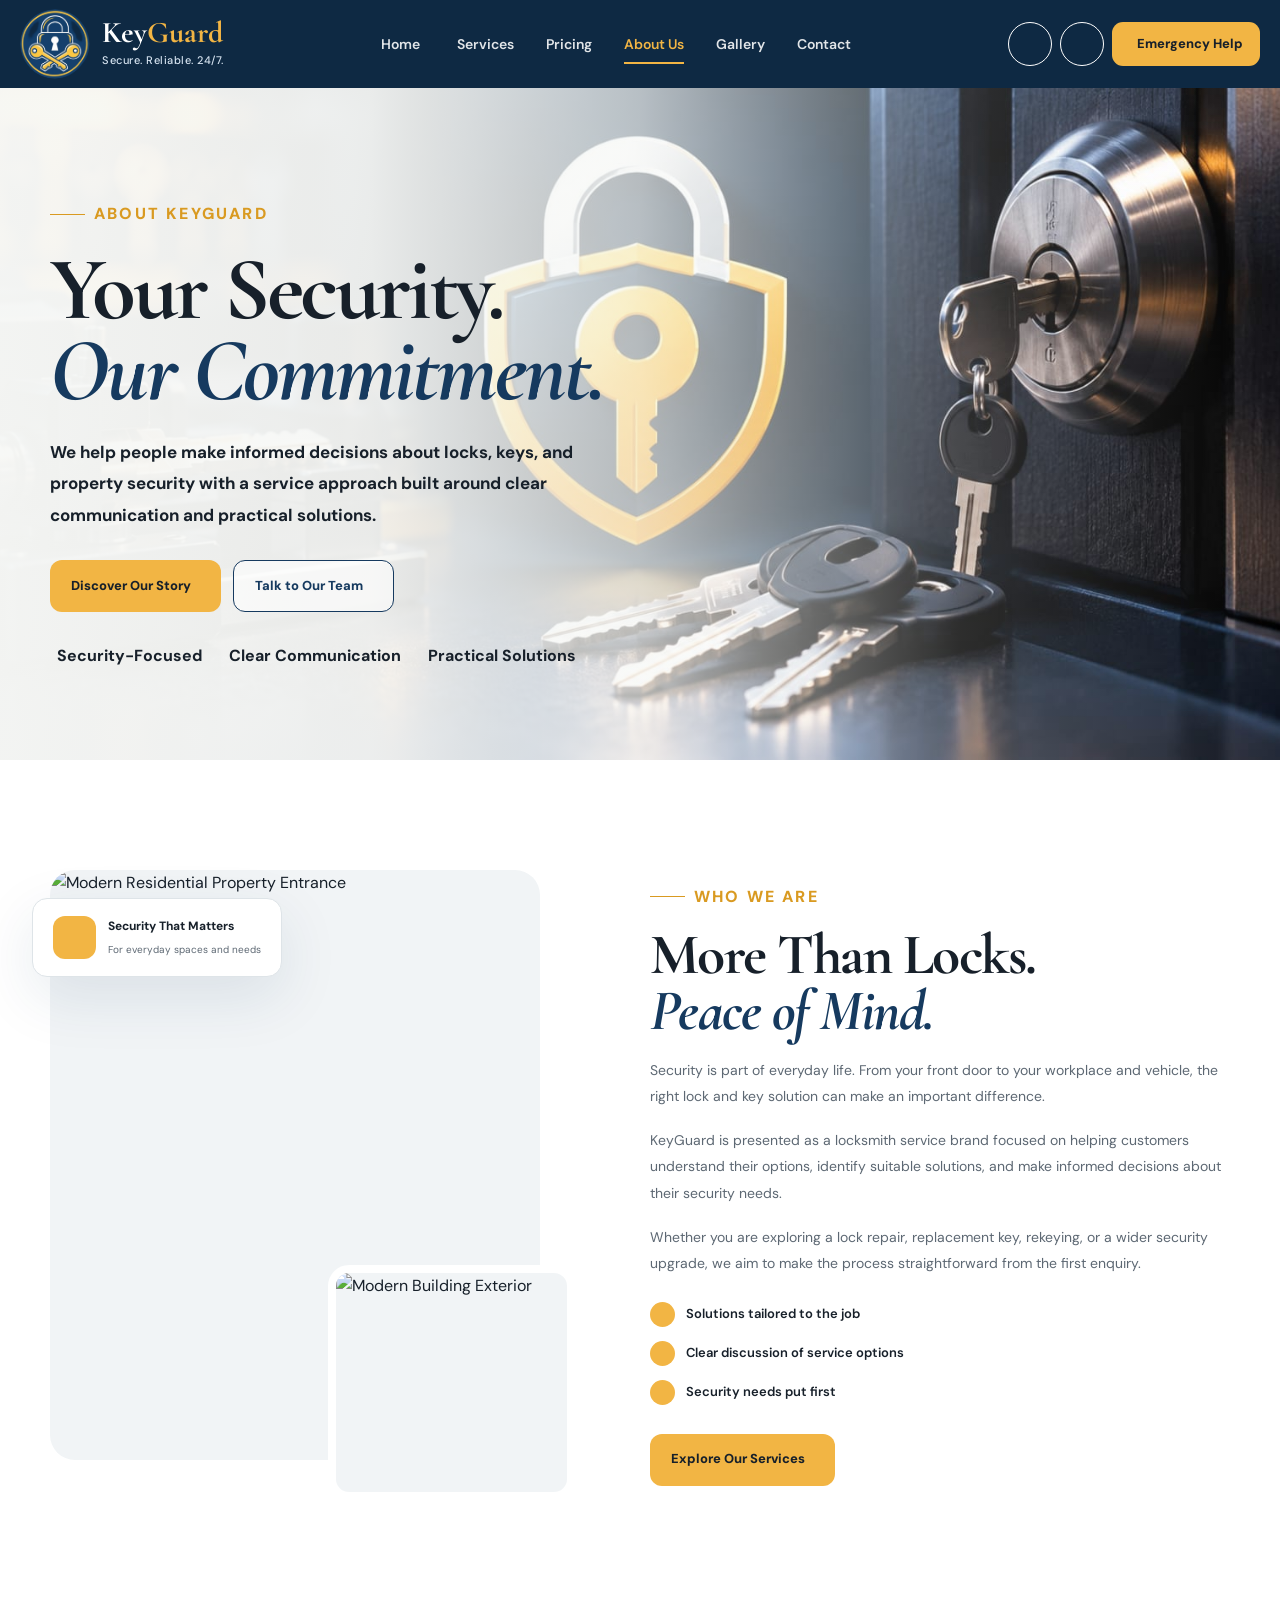
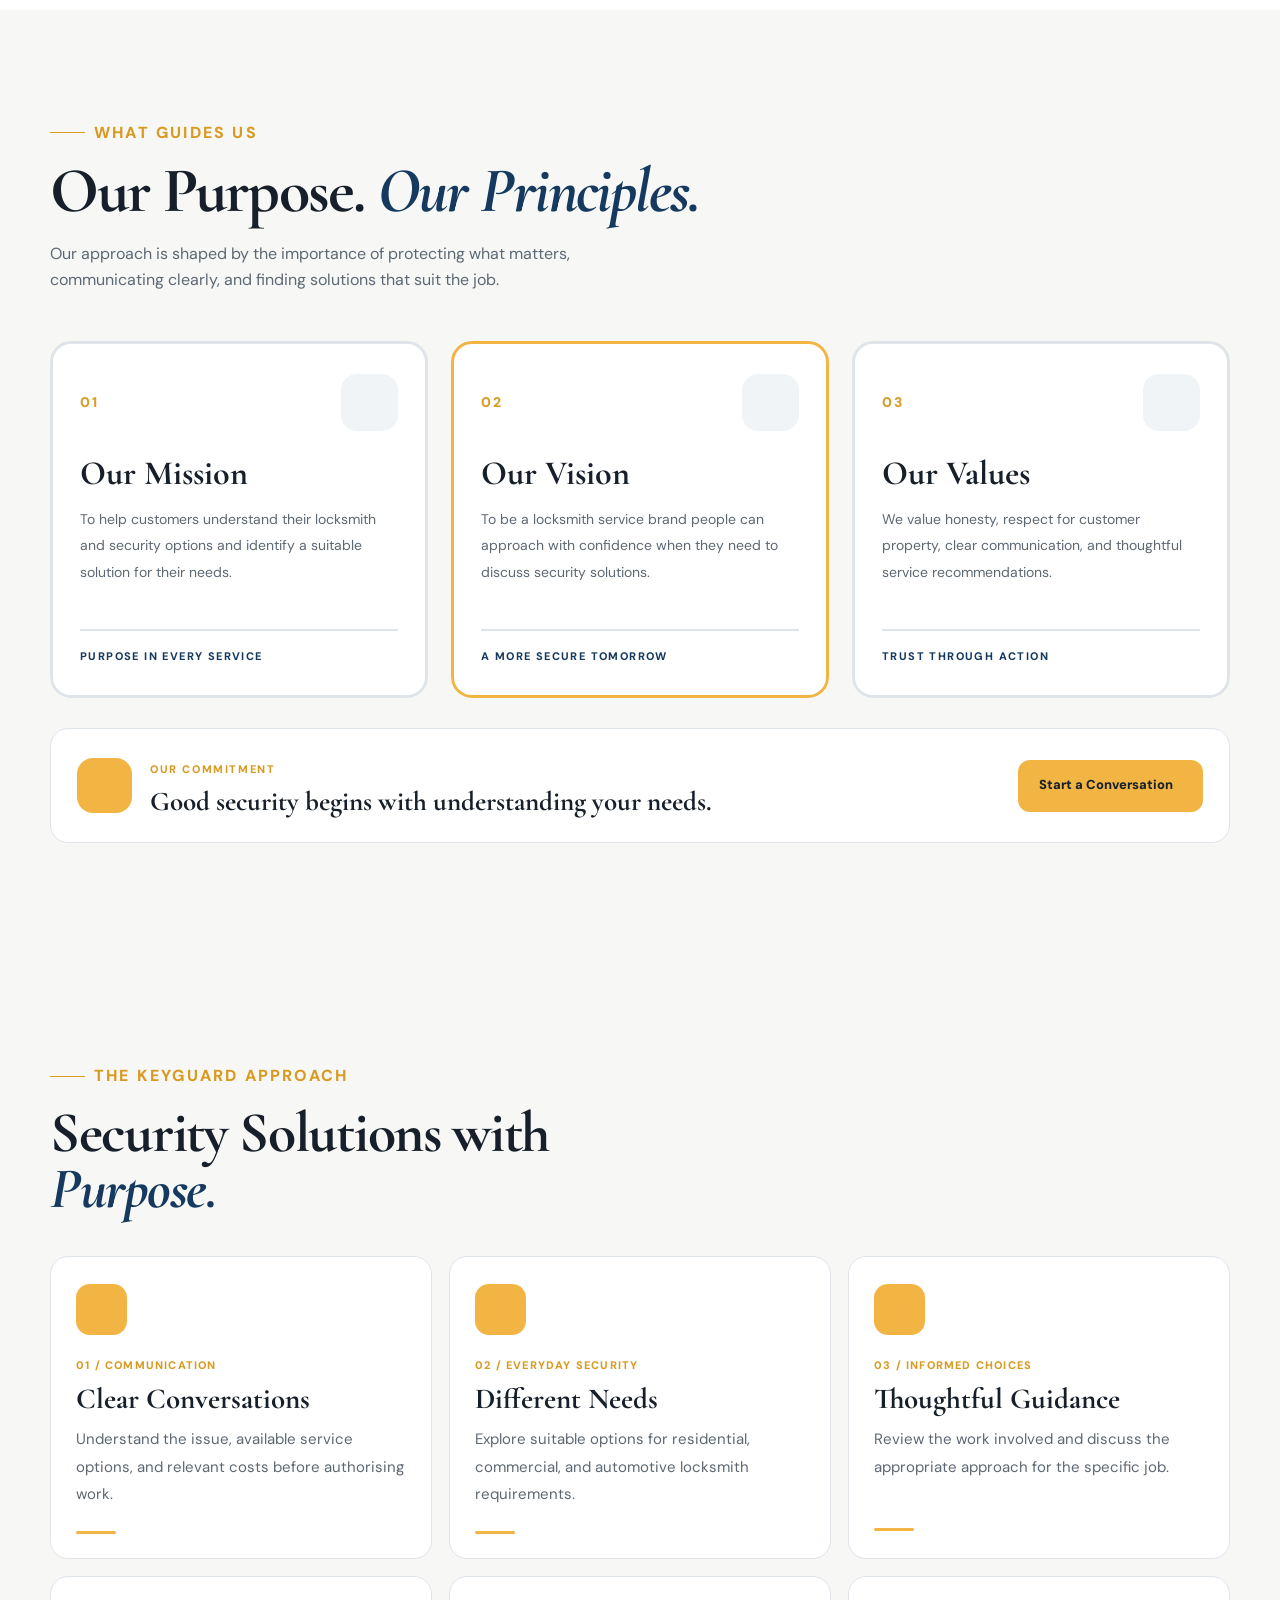
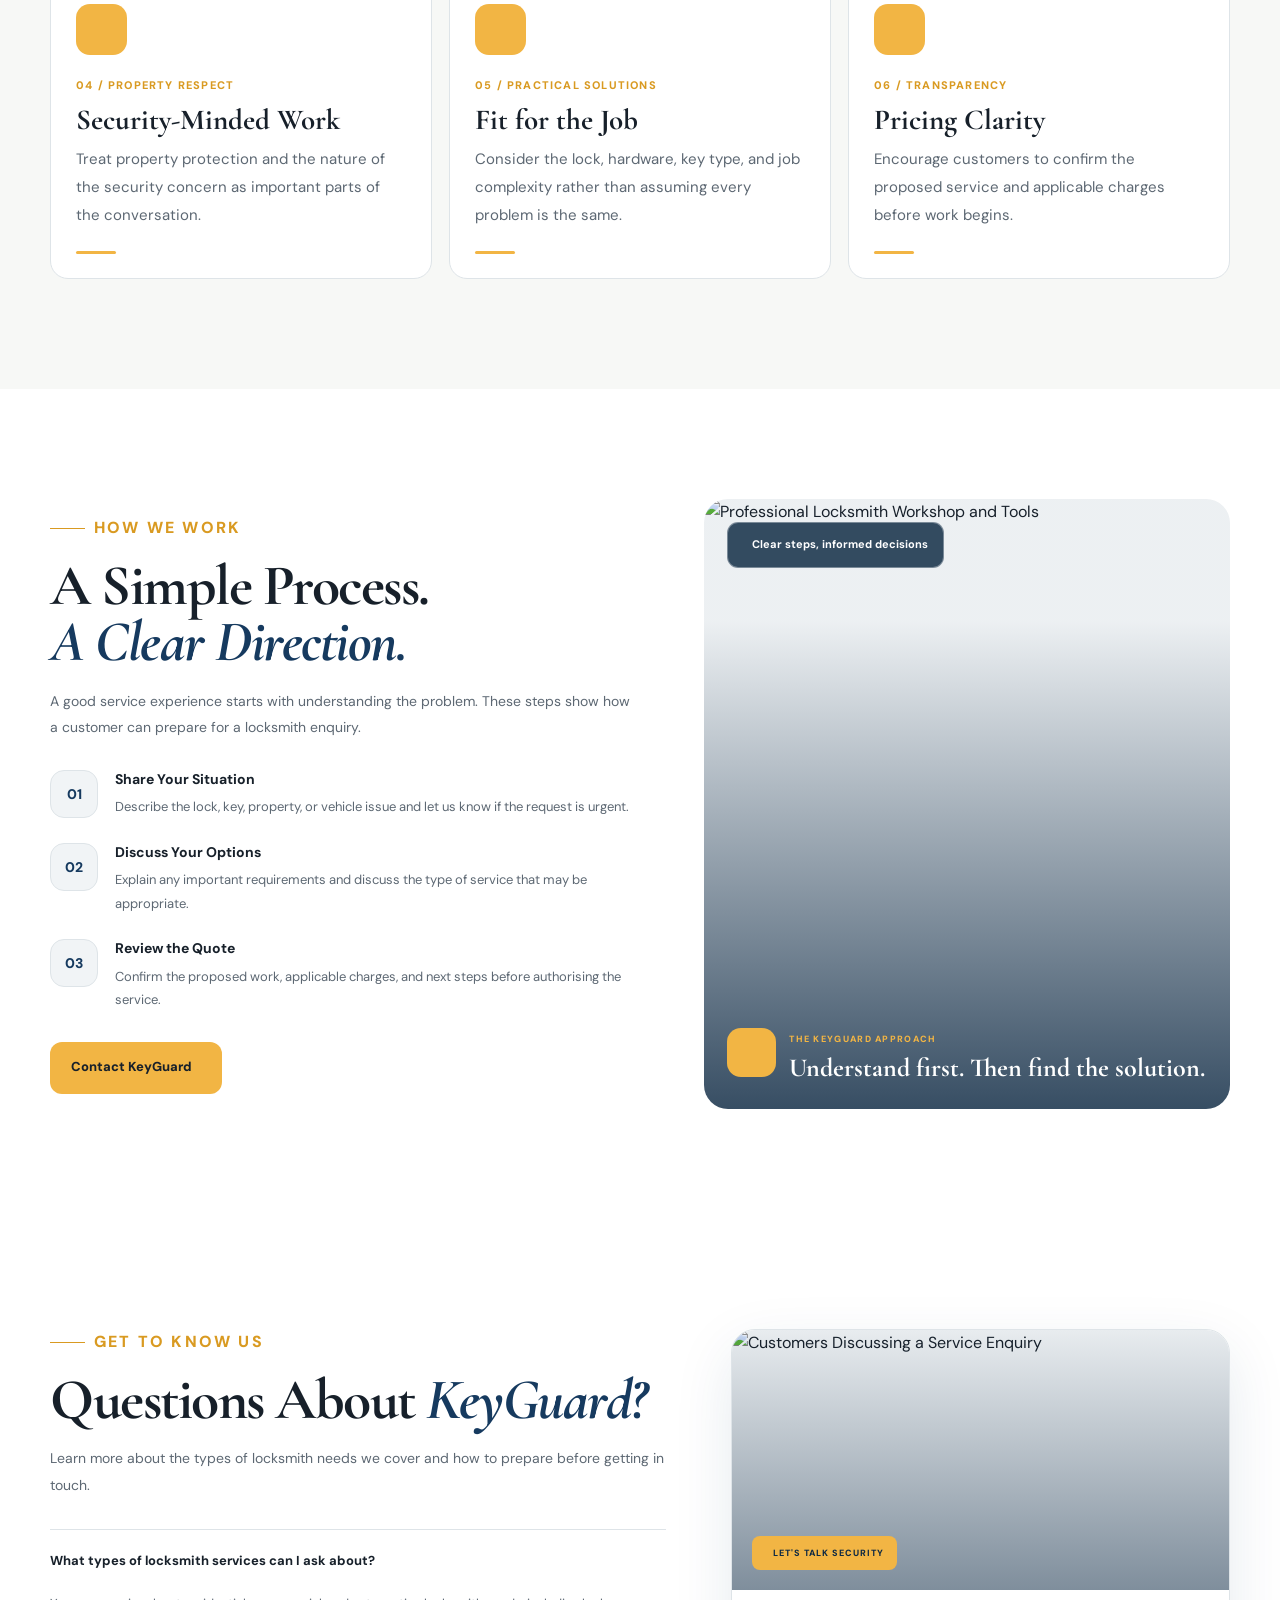
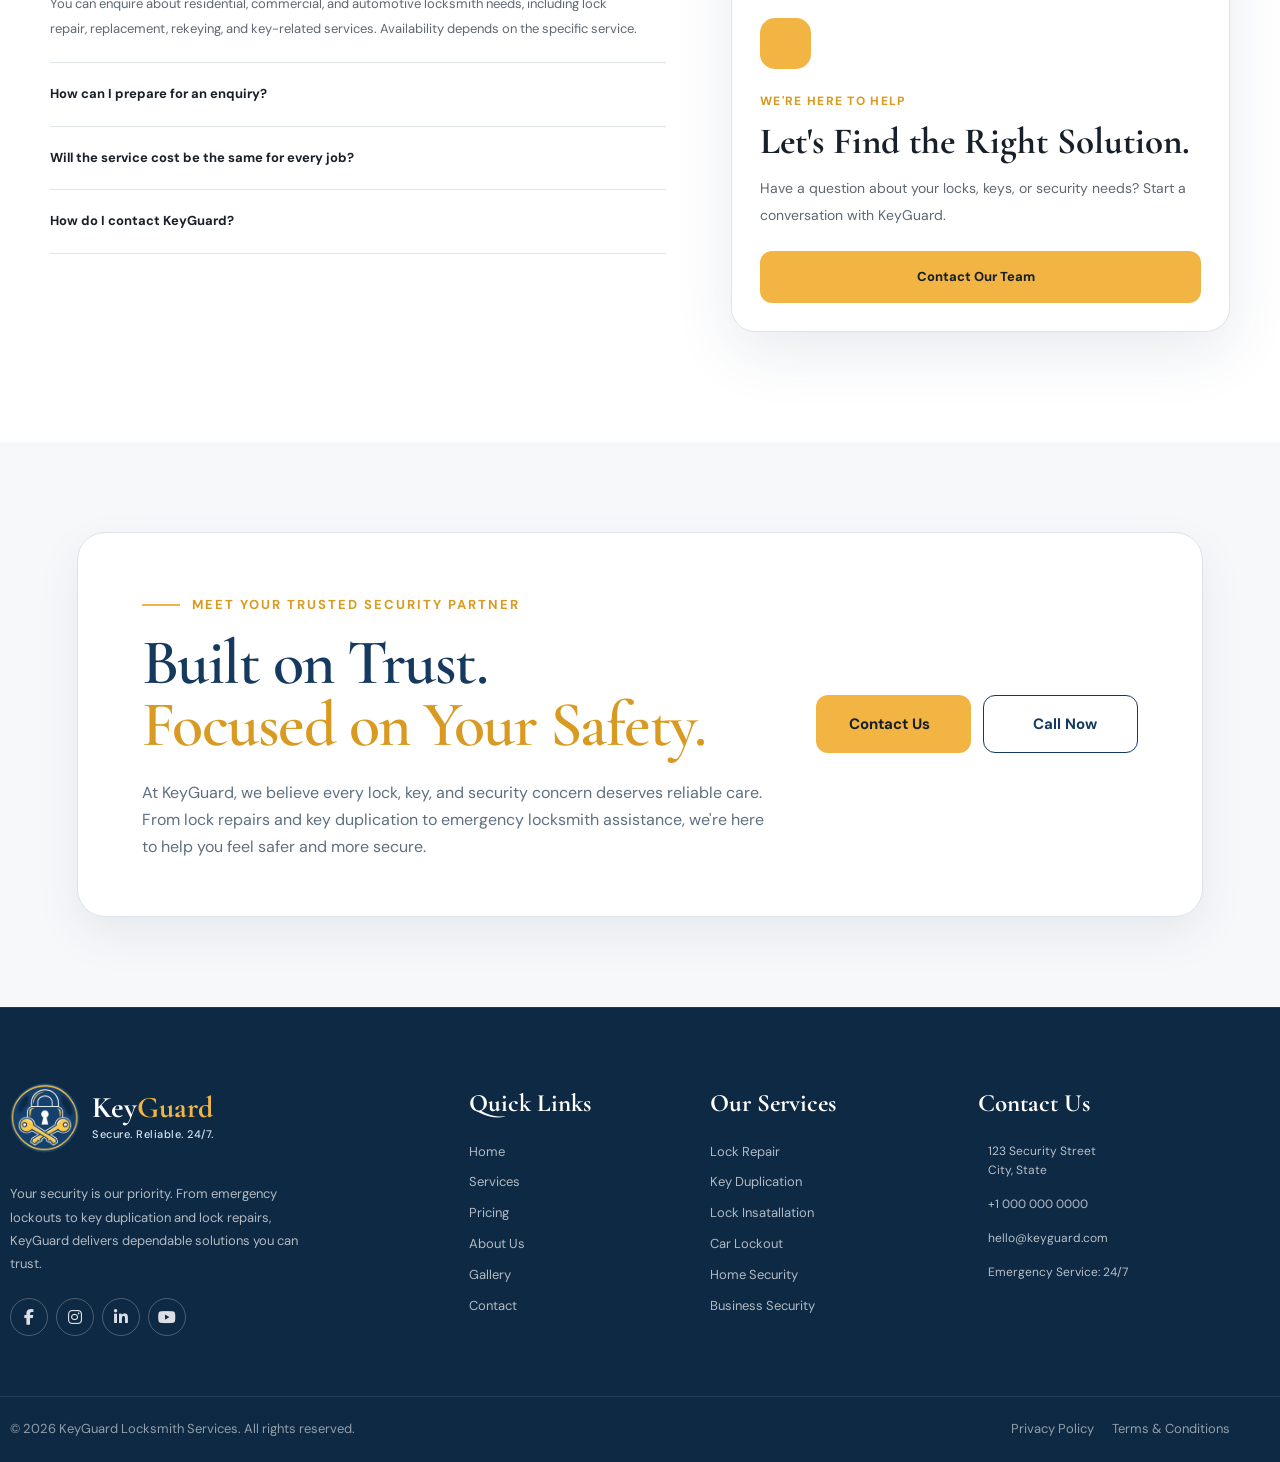
==== commit 122cef20: "Add files via upload" ====
--- a/about.html
+++ b/about.html
@@ -595,10 +595,6 @@
               Contact Our Team <i data-lucide="arrow-up-right"></i>
             </a>
 
-            <a href="service.html" class="about-secondary-link">
-              Explore Locksmith Services
-              <i data-lucide="arrow-right"></i>
-            </a>
           </div>
         </aside>
 
@@ -652,8 +648,12 @@
           </span>
         </a>
 
-        <p>Reliable locksmith and key duplication services for homes, vehicles and businesses.</p>
-
+      <p>
+  Your security is our priority. From emergency lockouts
+  to key duplication and lock repairs, KeyGuard delivers
+  dependable solutions you can trust.
+</p>
+     
 
        <div class="footer-socials">
     <a href="#" aria-label="Facebook">
--- a/service.css
+++ b/service.css
@@ -428,7 +428,7 @@
   margin-top: 19px;
   max-width: 620px;
   color: var(--text-soft);
-  font-size: 15px;
+  font-size: 16px;
 }
 
 .btn {
@@ -452,7 +452,7 @@
 .btn-primary {
   background: var(--secondary);
   color: #17202A;
-  border: 1px solid var(--primary);
+  
 }
 
 .btn-primary:hover {
@@ -567,9 +567,10 @@
 .services-hero-copy > p {
   max-width: 590px;
   margin-top: 25px;
-  color: var(--text-soft);
-  font-size: 15px;
+  color: var(--text);
+  font-size: 17px;
   line-height: 1.85;
+  font-weight: bold;
 }
 
 .hero-buttons {
@@ -736,7 +737,7 @@
 .category-card {
   min-width: 0;
   overflow: hidden;
-  border: 1px solid var(--border);
+  border: 1px solid var(--primary);
   border-radius: 20px;
   background: var(--surface);
   transition: transform .35s ease, box-shadow .35s ease,
@@ -777,7 +778,7 @@
   border-radius: 50%;
   background: rgba(22,58,95,.93);
   color: #FFFFFF;
-  font-size: 11px;
+  font-size: 13px;
   font-weight: 800;
 }
 
@@ -815,7 +816,7 @@
   min-height: 62px;
   margin-top: 12px;
   color: var(--text-soft);
-  font-size: 13px;
+  font-size: 15px;
   line-height: 1.75;
 }
 
@@ -825,7 +826,7 @@
   align-items: center;
   gap: 7px;
   color: var(--primary);
-  font-size: 12px;
+  font-size: 14px;
   font-weight: 800;
 }
 
@@ -899,13 +900,13 @@
 
 .feature-image-label strong {
   color: var(--text);
-  font-size: 12px;
+  font-size: 14px;
 }
 
 .feature-image-label small {
   margin-top: 4px;
   color: var(--text-soft);
-  font-size: 10px;
+  font-size: 13px;
 }
 
 .feature-side-tag {
@@ -928,7 +929,7 @@
 .feature-copy > p {
   margin-top: 21px;
   color: var(--text-soft);
-  font-size: 14px;
+  font-size: 16px;
   line-height: 1.9;
 }
 
@@ -943,7 +944,7 @@
   align-items: center;
   gap: 11px;
   color: var(--text);
-  font-size: 13px;
+  font-size: 14px;
   font-weight: 600;
 }
 
@@ -1313,7 +1314,7 @@
 
 .specialist-kicker {
   color: var(--secondary);
-  font-size: 10px;
+  font-size: 12px;
   font-weight: 800;
   letter-spacing: 1.8px;
 }
@@ -1355,7 +1356,7 @@
   align-items: center;
   gap: 8px;
   color: var(--secondary);
-  font-size: 12px;
+  font-size: 14px;
   font-weight: 800;
 }
 
@@ -1503,13 +1504,13 @@
 }
 
 .cta-actions .btn-primary {
-  background: var(--secondary-dark);
+  background: var(--secondary);
   color: #17202A;
-  border: 1px solid var(--primary);
+  
 }
 
 .cta-actions .btn-primary:hover {
-  background: var(--secondary);
+   background: #FFD06A;
   border-color: var(--secondary);
   color: var(--primary);
   transform: translateY(-2px);
@@ -1629,7 +1630,7 @@
 .footer-column > a {
   margin-bottom: 10px;
   color: rgba(255,255,255,.68);
-  font-size: 12px;
+  font-size: 13px;
   transition: color .2s ease, transform .2s ease;
 }
 
@@ -3493,4 +3494,21 @@
     text-decoration: none;
   }
 }
-
+/* ALL PAGES — MOBILE RTL EYEBROW LINE FIX */
+@media screen and (max-width: 800px) {
+  body.rtl .eyebrow {
+    direction: rtl !important;
+    flex-direction: row !important;
+    justify-content: flex-start;
+    text-align: right;
+  }
+
+  body.rtl .eyebrow .eyebrow-line {
+    flex-shrink: 0;
+  }
+
+  body.rtl .eyebrow i,
+  body.rtl .eyebrow svg {
+    flex-shrink: 0;
+  }
+}
--- a/about.css
+++ b/about.css
@@ -167,7 +167,7 @@
 .about-faq-copy > p {
   margin-top: 17px;
   color: var(--text-soft);
-  font-size: 13px;
+  font-size: 14px;
   line-height: 1.9;
 }
 
@@ -182,7 +182,7 @@
   align-items: center;
   gap: 11px;
   color: var(--text);
-  font-size: 12px;
+  font-size: 13px;
   font-weight: 600;
 }
 
@@ -218,7 +218,7 @@
   min-width: 0;
   padding: 30px 27px;
   overflow: hidden;
-  border: 1px solid var(--border);
+  border: 3px solid var(--border);
   border-radius: 21px;
   background: var(--surface);
   transition: transform .3s ease, border-color .3s ease,
@@ -245,7 +245,7 @@
 
 .about-value-number {
   color: var(--secondary-dark);
-  font-size: 13px;
+  font-size: 14px;
   font-weight: 800;
   letter-spacing: 1.5px;
 }
@@ -280,7 +280,7 @@
   min-height: 100px;
   margin-top: 15px;
   color: var(--text-soft);
-  font-size: 13px;
+  font-size: 14px;
   line-height: 1.9;
 }
 
@@ -288,9 +288,9 @@
   display: block;
   margin-top: 23px;
   padding-top: 17px;
-  border-top: 1px solid var(--border);
+  border-top: 2px solid var(--border);
   color: var(--primary);
-  font-size: 9px;
+  font-size: 11px;
   font-weight: 800;
   letter-spacing: 1.4px;
 }
@@ -332,7 +332,7 @@
 
 .about-values-banner > div:nth-child(2) > span {
   color: var(--secondary-dark);
-  font-size: 9px;
+  font-size: 11px;
   font-weight: 800;
   letter-spacing: 1.6px;
 }
@@ -372,7 +372,7 @@
 
 .about-why-heading > p {
   color: var(--text-soft);
-  font-size: 13px;
+  font-size: 18px;
   line-height: 1.9;
 }
 
@@ -418,7 +418,7 @@
   display: block;
   margin-top: 22px;
   color: var(--secondary-dark);
-  font-size: 9px;
+  font-size:11px;
   font-weight: 800;
   letter-spacing: 1.2px;
 }
@@ -435,7 +435,7 @@
   min-height: 80px;
   margin-top: 11px;
   color: var(--text-soft);
-  font-size: 12px;
+  font-size: 15px;
   line-height: 1.85;
 }
 
@@ -489,7 +489,7 @@
   border-radius: 14px;
   background: var(--surface-2);
   color: var(--primary);
-  font-size: 12px;
+  font-size: 14px;
   font-weight: 800;
 }
 
@@ -506,7 +506,7 @@
 .about-process-step p {
   margin-top: 6px;
   color: var(--text-soft);
-  font-size: 12px;
+  font-size: 13px;
   line-height: 1.8;
 }
 
@@ -669,7 +669,7 @@
 
 .about-faq-answer p {
   color: var(--text-soft);
-  font-size: 12px;
+  font-size: 13px;
   line-height: 1.9;
 }
 
@@ -752,7 +752,7 @@
 
 .about-contact-kicker {
   color: var(--secondary-dark);
-  font-size: 10px;
+  font-size: 12px;
   font-weight: 800;
   letter-spacing: 1.3px;
 }
@@ -772,7 +772,7 @@
 .about-contact-card-content > p {
   margin-top: 15px;
   color: var(--text-soft);
-  font-size: 12px;
+  font-size: 14px;
   line-height: 1.9;
 }
 
